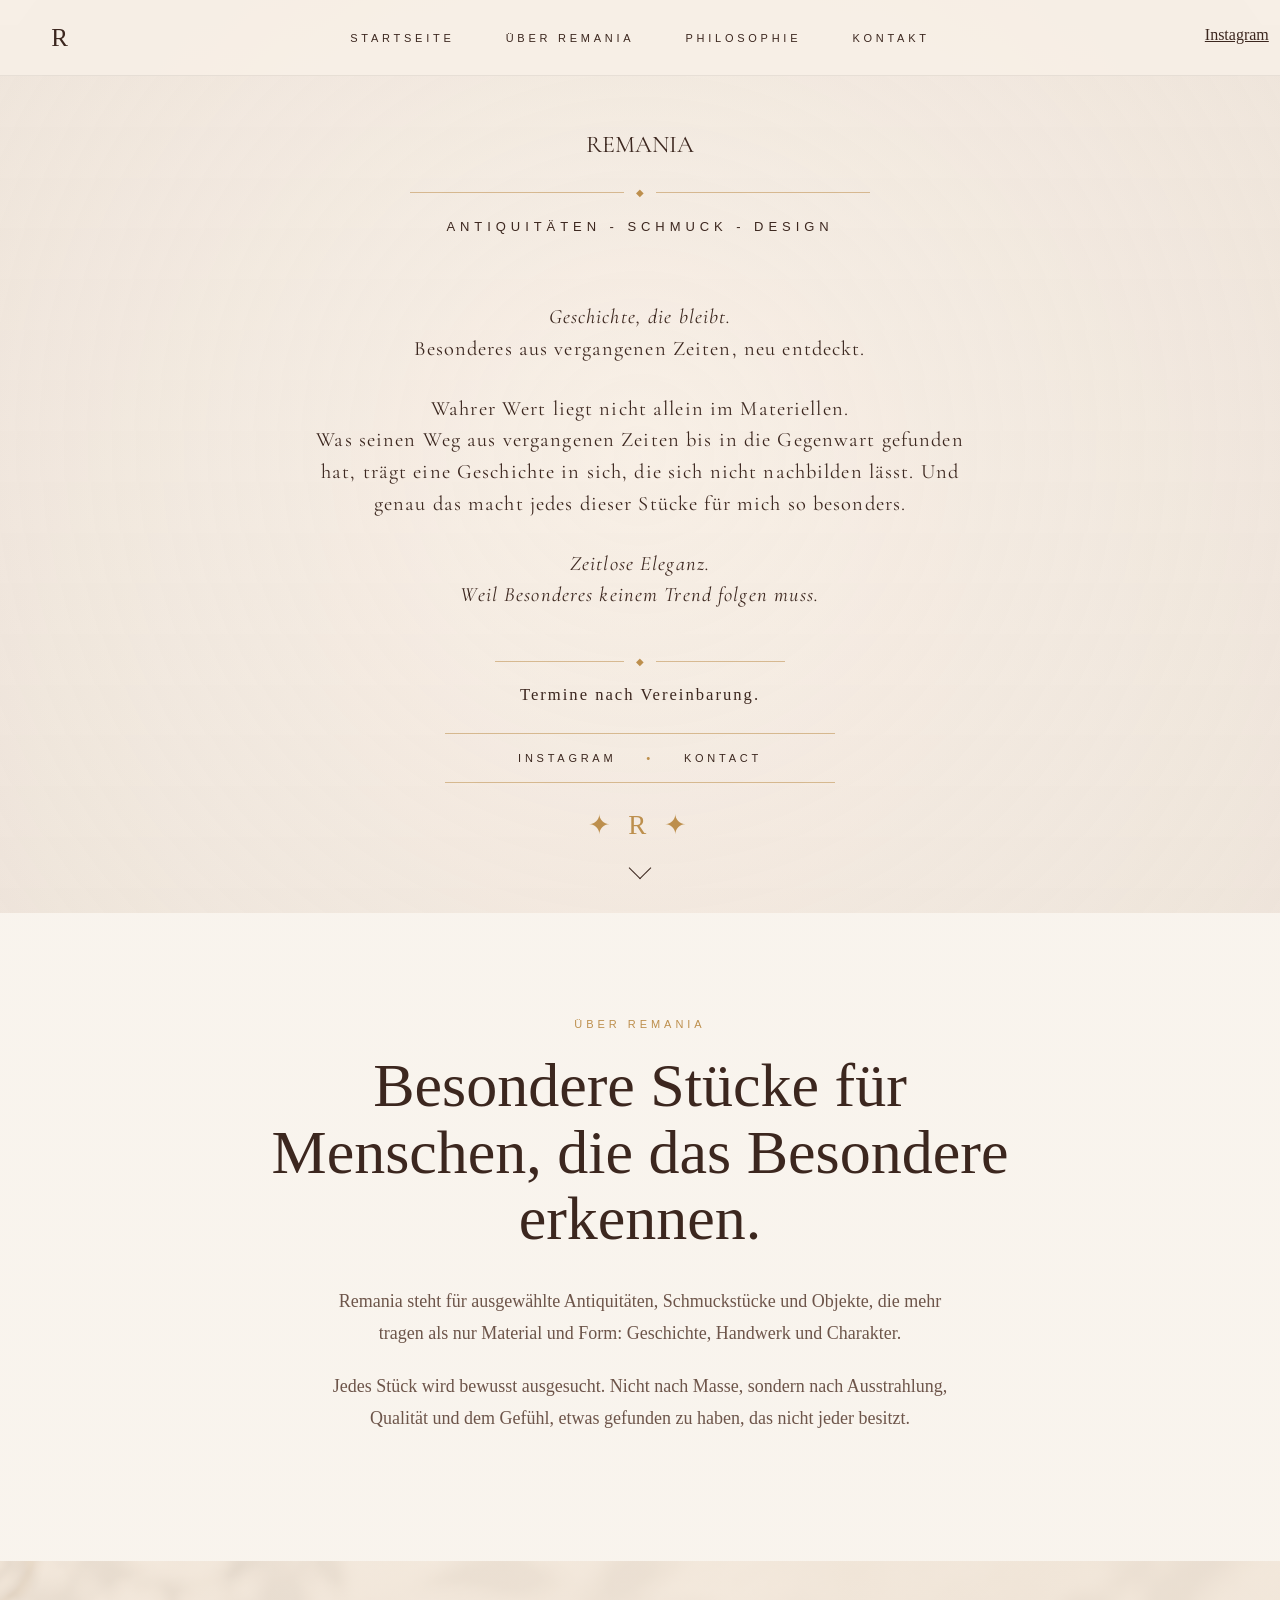
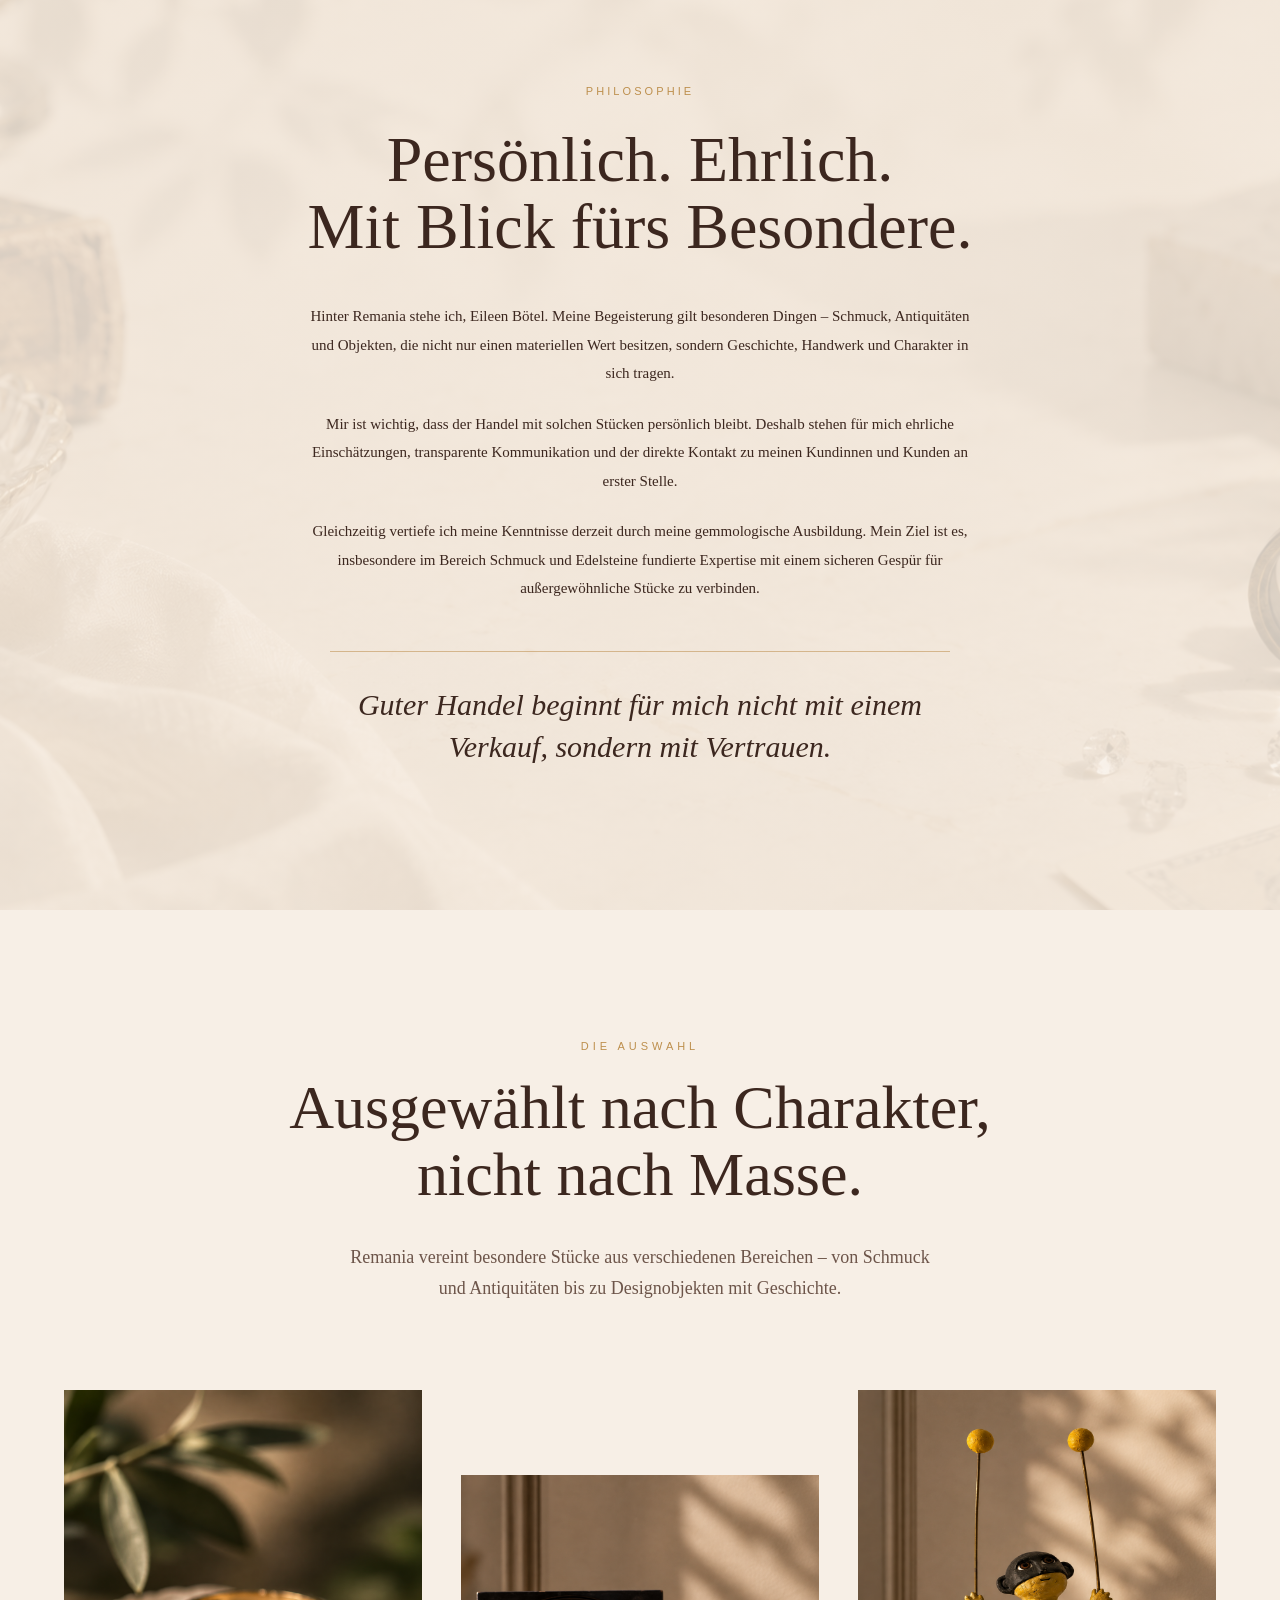
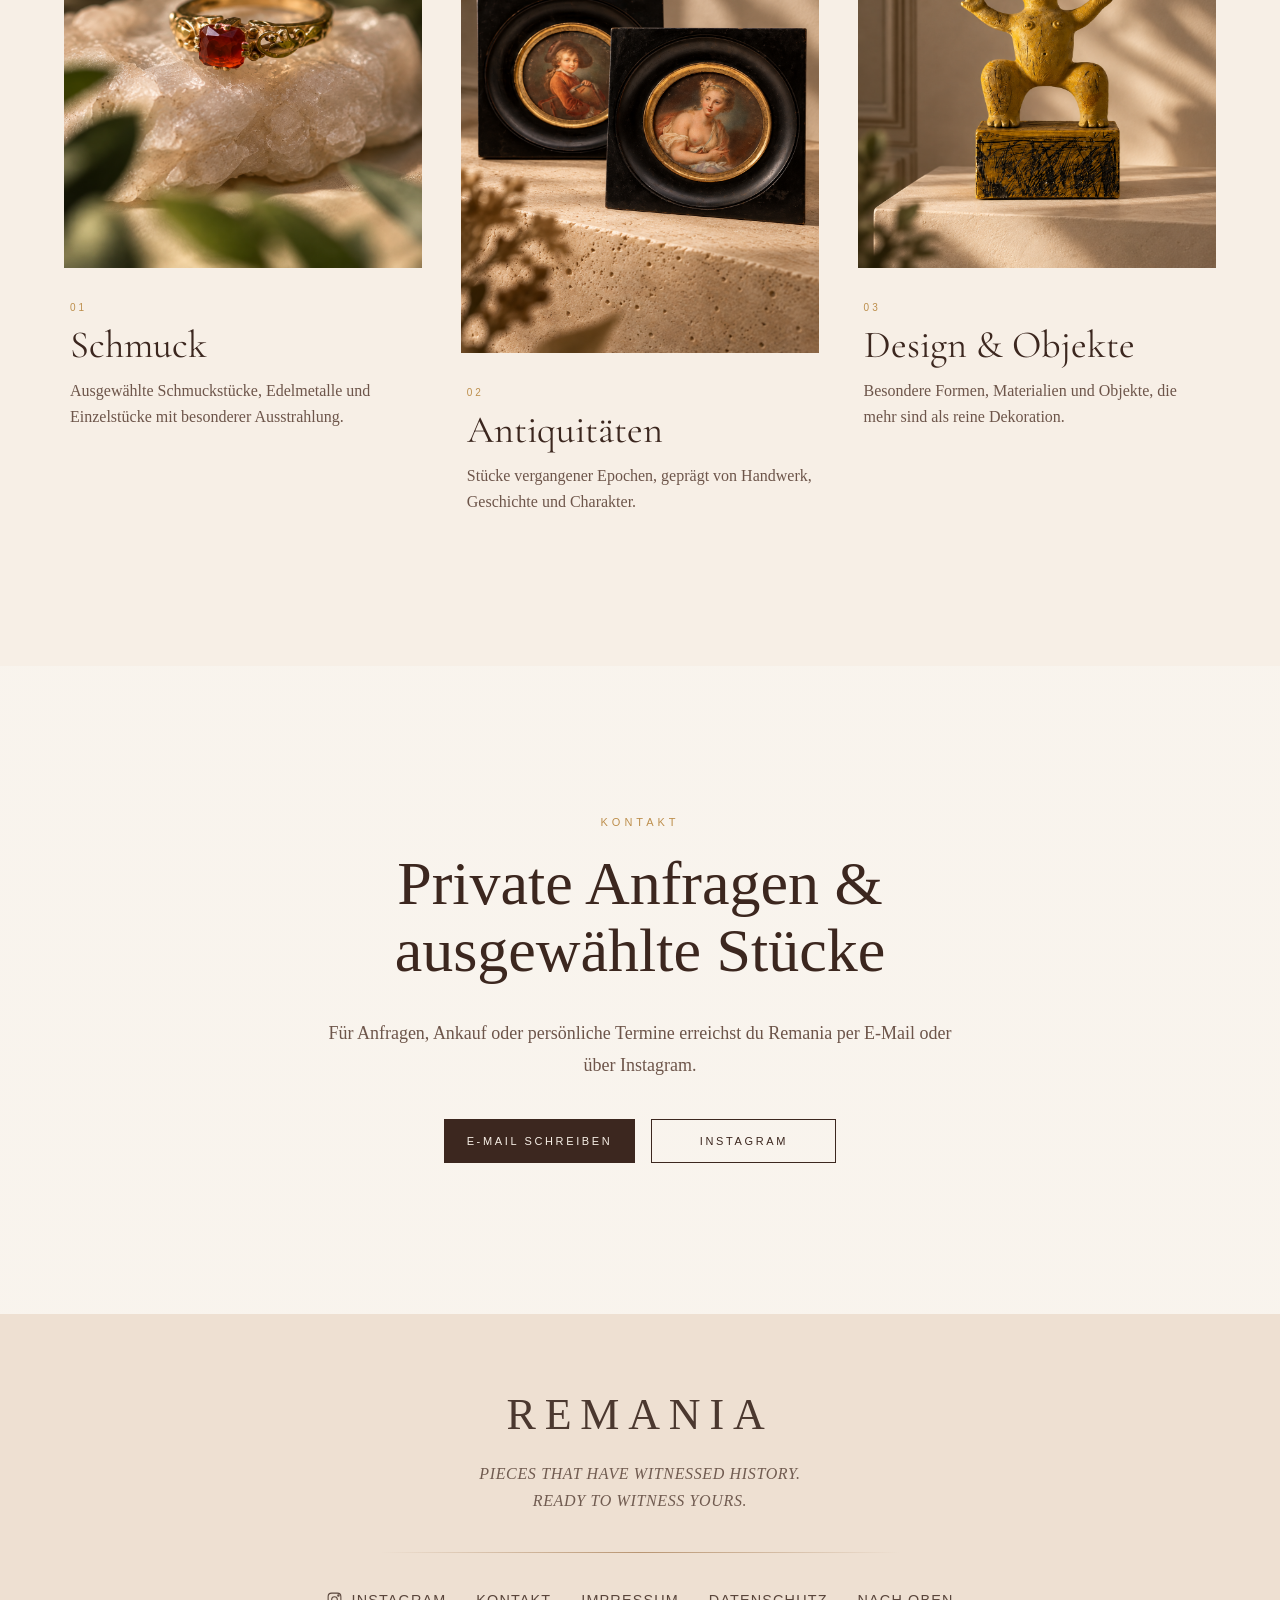
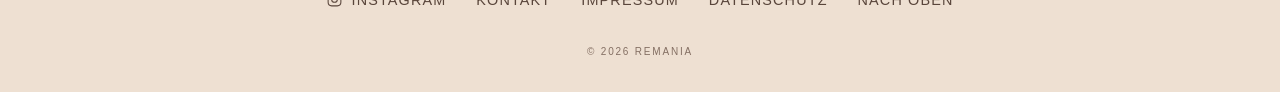
==== index.html @ 83862677 "Update index.html" ====
<!DOCTYPE html>
<html lang="de">
<head>
  <meta charset="UTF-8">
  <meta name="viewport" content="width=device-width, initial-scale=1.0">
  <meta name="description" content="Remania – ausgewählte Antiquitäten und Schmuckstücke mit Geschichte.">

  <title>Remania</title>
  <link rel="preconnect" href="https://fonts.googleapis.com">
<link rel="preconnect" href="https://fonts.gstatic.com" crossorigin>
<link href="https://fonts.googleapis.com/css2?family=Cormorant+Garamond:ital,wght@0,400;1,400&display=swap" rel="stylesheet">
  <link rel="icon" type="image/png" href="favicon.png">

  <link rel="stylesheet" href="styles.css">
  <style>
.site-header{
  background: rgba(247,239,230,.97);
  border-bottom:1px solid rgba(60,39,31,.08);
}
</style>
  <script src="script.js" defer></script>
</head>

<body>

  <header class="site-header">

    <a class="brand-small" href="#home">R</a>

    <button class="menu-toggle" type="button" aria-label="Menü öffnen">
      <span></span>
      <span></span>
      <span></span>
    </button>

    <nav class="main-navigation">
      <a href="#home">Startseite</a>
      <a href="#about">Über Remania</a>
      <a href="#philosophie">Philosophie</a>
      <a href="#contact">Kontakt</a>
    </nav>

    <a
      class="instagram-icon"
      href="https://www.instagram.com/"
      target="_blank"
      rel="noopener noreferrer"
      aria-label="Instagram"
    >
      Instagram
    </a>

  </header>

  <main>

    <section id="home" class="hero">

      <div class="hero-shade"></div>

      <div class="hero-content reveal">

        <h1>REMANIA</h1>

        <div class="ornament">
          <span></span>
          <b>◆</b>
          <span></span>
        </div>

        <p class="tagline">
          Antiquitäten - Schmuck - Design
        </p>

        <div class="hero-copy">

          <p>
            <em>Geschichte, die bleibt.</em><br>
            Besonderes aus vergangenen Zeiten, neu entdeckt.
          </p>

          <p>
            Wahrer Wert liegt nicht allein im Materiellen.<br>
            Was seinen Weg aus vergangenen Zeiten bis in die Gegenwart gefunden hat,
            trägt eine Geschichte in sich, die sich nicht nachbilden lässt.
            Und genau das macht jedes dieser Stücke für mich so besonders. 
            
          </p>

          <p>
            <em>
              Zeitlose Eleganz.<br>
              Weil Besonderes keinem Trend folgen muss.
            </em>
          </p>

        </div>

        <div class="ornament ornament-small">
          <span></span>
          <b>◆</b>
          <span></span>
        </div>

        <p class="appointment">
          Termine nach Vereinbarung.
        </p>

        <div class="hero-links">

          <a
            href="https://www.instagram.com/"
            target="_blank"
            rel="noopener noreferrer"
          >
            Instagram
          </a>

          <i>•</i>

          <a href="mailto:deine-email@example.de">
            Kontact
          </a>

        </div>

        <div class="monogram">
          ✦ R ✦
        </div>

      </div>

      <a class="scroll-down" href="#about" aria-label="Nach unten scrollen">
        <span></span>
      </a>

    </section>

    <section id="about" class="content-section">

      <div class="section-inner reveal">

        <p class="eyebrow">
          Über Remania
        </p>

        <h2>
          Besondere Stücke für Menschen, die das Besondere erkennen.
        </h2>

        <p>
          Remania steht für ausgewählte Antiquitäten, Schmuckstücke und
          Objekte, die mehr tragen als nur Material und Form:
          Geschichte, Handwerk und Charakter.
        </p>

        <p>
          Jedes Stück wird bewusst ausgesucht. Nicht nach Masse,
          sondern nach Ausstrahlung, Qualität und dem Gefühl,
          etwas gefunden zu haben, das nicht jeder besitzt.
        </p>

      </div>

    </section>
<section class="philosophy-section" id="philosophie">
  <div class="philosophy-inner">

    <p class="eyebrow">PHILOSOPHIE</p>

    <h2>Persönlich. Ehrlich.<br>Mit Blick fürs Besondere.</h2>

    <p>
      Hinter Remania stehe ich, Eileen Bötel. Meine Begeisterung gilt
      besonderen Dingen – Schmuck, Antiquitäten und Objekten, die nicht
      nur einen materiellen Wert besitzen, sondern Geschichte, Handwerk
      und Charakter in sich tragen.
    </p>

    <p>
      Mir ist wichtig, dass der Handel mit solchen Stücken persönlich
      bleibt. Deshalb stehen für mich ehrliche Einschätzungen,
      transparente Kommunikation und der direkte Kontakt zu meinen
      Kundinnen und Kunden an erster Stelle.
    </p>

    <p>
      Gleichzeitig vertiefe ich meine Kenntnisse derzeit durch meine
      gemmologische Ausbildung. Mein Ziel ist es, insbesondere im Bereich
      Schmuck und Edelsteine fundierte Expertise mit einem sicheren
      Gespür für außergewöhnliche Stücke zu verbinden.
    </p>

    <p class="philosophy-quote">
      Guter Handel beginnt für mich nicht mit einem Verkauf,
      sondern mit Vertrauen.
    </p>

  </div>
</section>
    <section id="selection" class="selection-section">

  <div class="section-inner reveal">

    <p class="eyebrow">
      Die Auswahl
    </p>

    <h2>
      Ausgewählt nach Charakter,<br>
      nicht nach Masse.
    </h2>

    <p class="selection-intro">
      Remania vereint besondere Stücke aus verschiedenen Bereichen –
      von Schmuck und Antiquitäten bis zu Designobjekten mit Geschichte.
    </p>

  </div>

  <div class="selection-grid reveal">

    <article class="selection-card">
      <img class="selection-image" src="schmuck.png.png" alt="Ausgewählter Schmuck von Remania">

      <div class="selection-text">
        <p class="selection-number">01</p>
        <h3>Schmuck</h3>
        <p>
          Ausgewählte Schmuckstücke, Edelmetalle und Einzelstücke
          mit besonderer Ausstrahlung.
        </p>
      </div>
    </article>

    <article class="selection-card">
      <img class="selection-image" src="antiquitaeten.png.png" alt="Ausgewählte Antiquitäten von Remania">

      <div class="selection-text">
        <p class="selection-number">02</p>
        <h3>Antiquitäten</h3>
        <p>
          Stücke vergangener Epochen, geprägt von Handwerk,
          Geschichte und Charakter.
        </p>
      </div>
    </article>

    <article class="selection-card">
      <img class="selection-image" src="design.png.png" alt="Design und besondere Objekte von Remania">

      <div class="selection-text">
        <p class="selection-number">03</p>
        <h3>Design &amp; Objekte</h3>
        <p>
          Besondere Formen, Materialien und Objekte,
          die mehr sind als reine Dekoration.
        </p>
      </div>
    </article>

  </div>

</section>

 <section id="contact" class="content-section collection-section">

      <div class="section-inner reveal">

        <p class="eyebrow">
          Kontakt
        </p>

        <h2>
          Private Anfragen &amp; ausgewählte Stücke
        </h2>

        <p>
          Für Anfragen, Ankauf oder persönliche Termine erreichst du
          Remania per E-Mail oder über Instagram.
        </p>

        <div class="contact-buttons">

          <a
            class="button"
            href="mailto:deine-email@example.de"
          >
            E-Mail schreiben
          </a>

          <a
            class="button button-outline"
            href="https://www.instagram.com/"
            target="_blank"
            rel="noopener noreferrer"
          >
            Instagram
          </a>

        </div>

      </div>

    </section>

  </main>

<footer class="site-footer luxury-footer">

  <div class="footer-brand">
    <div class="footer-logo">REMANIA</div>

    <p class="footer-claim">
      Pieces that have witnessed history.<br>
      Ready to witness yours.
    </p>
  </div>

  <div class="footer-divider"></div>

  <nav class="footer-links" aria-label="Fußzeilennavigation">

    <a
      class="footer-instagram"
      href="https://www.instagram.com/"
      target="_blank"
      rel="noopener noreferrer"
      aria-label="Remania auf Instagram"
    >
      <svg viewBox="0 0 24 24" aria-hidden="true">
        <rect x="3" y="3" width="18" height="18" rx="5"></rect>
        <circle cx="12" cy="12" r="4"></circle>
        <circle cx="17.5" cy="6.5" r="1"></circle>
      </svg>

      <span>Instagram</span>
    </a>

    <a href="index.html#contact">Kontakt</a>
    <a href="impressum.html">Impressum</a>
    <a href="datenschutz.html">Datenschutz</a>
    <a href="#home">Nach oben</a>

  </nav>

  <p class="footer-copyright">
    © <span id="current-year"></span> Remania
  </p>

</footer>

</body>
</html>
---- styles.css ----
/* REMANIA */

:root {
  --cream: #f7efe6;
  --cream-soft: #efe0d1;
  --gold: #bd8f4d;
  --brown: #3c271f;
  --brown-soft: #6d554a;
  --line: rgba(189, 143, 77, 0.55);
  --serif: Georgia, "Times New Roman", serif;
  --sans: Arial, Helvetica, sans-serif;
}

* { box-sizing: border-box; }

html { scroll-behavior: smooth; }

body {
  margin: 0;
  opacity: 0;
animation: pageFade 1s ease forwards;
  color: var(--brown);
  background: var(--cream);
  font-family: var(--serif);
}

a { color: inherit; }

svg { display: block; }

.sr-only {
  position: absolute;
  width: 1px;
  height: 1px;
  overflow: hidden;
  clip: rect(0, 0, 0, 0);
  white-space: nowrap;
}

.site-header {
  position: fixed;
  inset: 0 0 auto 0;
  z-index: 20;
  display: grid;
  grid-template-columns: 1fr auto 1fr;
  align-items: center;
  min-height: 76px;
  padding: 0 4vw;
  color: var(--brown);
  background: linear-gradient(to bottom, rgba(247, 239, 230, 0.72), rgba(247, 239, 230, 0));
}

.brand-small {
  width: max-content;
  font-size: 25px;
  text-decoration: none;
}

.main-navigation {
  display: flex;
  gap: clamp(24px, 4vw, 64px);
  font-family: var(--sans);
  font-size: 11px;
  letter-spacing: 0.34em;
  text-transform: uppercase;
}

.main-navigation a {
  position: relative;
  text-decoration: none;
}

.main-navigation a::after {
  content: "";
  position: absolute;
  left: 0;
  bottom: -8px;
  width: 100%;
  height: 1px;
  background: var(--brown);
  transform: scaleX(0);
  transform-origin: center;
  transition: transform 250ms ease;
}

.main-navigation a:hover::after { transform: scaleX(1); }

.instagram-icon {
  justify-self: end;
  width: 24px;
  height: 24px;
}

.instagram-icon svg {
  width: 100%;
  height: 100%;
  fill: none;
  stroke: currentColor;
  stroke-width: 1.5;
}

.menu-toggle { display: none; }

.hero {
  position: relative;
  display: grid;
  place-items: center;
  min-height: 100svh;
  overflow: hidden;
  padding: 110px 24px 72px;
  background: url("remania-hero.png") center center / cover no-repeat;
}

.hero::before {
  content: "";
  position: absolute;
  inset: -3%;
  background: inherit;
  transform: scale(1.03);
  animation: heroZoom 18s ease-in-out infinite alternate;
}

.hero-shade {
  position: absolute;
  inset: 0;
  background:
    radial-gradient(circle at center, rgba(249, 239, 229, 0.20), rgba(103, 69, 48, 0.06)),
    linear-gradient(rgba(249, 239, 229, 0.05), rgba(249, 239, 229, 0.12));
}

.hero-content {
  position: relative;
  z-index: 2;
  width: min(680px, 100%);
  text-align: center;

}
}

.hero h1 {
  margin: 0;
  font-size: clamp(72px, 10vw, 145px);
  font-weight: 400;
  letter-spacing: 0.16em;
  line-height: 0.95;
}

.ornament {
  display: flex;
  align-items: center;
  justify-content: center;
  gap: 12px;
  width: min(460px, 82%);
  margin: 28px auto 18px;
  color: var(--gold);
}

.ornament span {
  flex: 1;
  height: 1px;
  background: var(--line);
}

.ornament b {
  font-size: 10px;
  font-weight: 400;
}

.ornament-small {
  width: min(290px, 62%);
  margin-top: 45px;
}

.tagline {
  margin: 0;
  font-family: var(--sans);
  font-size: clamp(10px, 1.1vw, 13px);
  letter-spacing: 0.38em;
  line-height: 1.7;
  text-transform: uppercase;
}

.hero-copy {
  margin: clamp(40px, 7vh, 76px) auto 0;
  font-size: clamp(17px, 1.6vw, 22px);
  line-height: 1.55;
  letter-spacing: 0.055em;
}

.hero-copy p { margin: 0 0 28px; }

.hero-copy em { font-weight: 400; }

.appointment {
  margin: 0;
  font-size: clamp(15px, 1.3vw, 19px);
  letter-spacing: 0.12em;
}

.hero-links {
  display: flex;
  align-items: center;
  justify-content: center;
  gap: 30px;
  width: min(390px, 90%);
  margin: 28px auto 0;
  padding: 18px 0;
  border-top: 1px solid var(--line);
  border-bottom: 1px solid var(--line);
  font-family: var(--sans);
  font-size: 11px;
  letter-spacing: 0.34em;
  text-transform: uppercase;
}

.hero-links a {
  text-decoration: none;
  transition: opacity 200ms ease;
}

.hero-links a:hover { opacity: 0.55; }

.hero-links i { color: var(--gold); }

.monogram {
  margin-top: 26px;
  color: var(--gold);
  font-size: 27px;
  letter-spacing: 0.2em;
}

.scroll-down {
  position: absolute;
  z-index: 3;
  left: 50%;
  bottom: 20px;
  width: 32px;
  height: 38px;
  transform: translateX(-50%);
}

.scroll-down span {
  position: absolute;
  top: 5px;
  left: 8px;
  width: 16px;
  height: 16px;
  border-right: 1px solid var(--brown);
  border-bottom: 1px solid var(--brown);
  transform: rotate(45deg);
  animation: bounce 2s infinite;
}

.content-section {
    display: grid;
    place-items: center;
    min-height: 72vh;
    padding: 100px 24px;

    background:
        linear-gradient(rgba(249,245,240,0.72), rgba(249,245,240,0.72)),
        url("remania-about.png");

    background-size: cover;
    background-position: center;
    background-repeat: no-repeat;
}

.collection-section {
    background:
        linear-gradient(rgba(249,245,240,0.72), rgba(249,245,240,0.72)),
        url("remania-collection.png");

    background-size: cover;
    background-position: center;
    background-repeat: no-repeat;
}

.content-section:nth-of-type(3) { background: var(--cream-soft); }

.section-inner {
  width: min(750px, 100%);
  text-align: center;
}

.eyebrow {
  margin: 0 0 22px;
  color: var(--gold);
  font-family: var(--sans);
  font-size: 11px;
  letter-spacing: 0.36em;
  text-transform: uppercase;
}

.section-inner h2 {
  margin: 0 0 34px;
  font-size: clamp(34px, 5vw, 62px);
  font-weight: 400;
  line-height: 1.08;
}

.section-inner > p:not(.eyebrow) {
  max-width: 650px;
  margin: 0 auto 22px;
  color: var(--brown-soft);
  font-size: 18px;
  line-height: 1.75;
}

.contact-buttons {
  display: flex;
  justify-content: center;
  gap: 16px;
  margin-top: 38px;
  flex-wrap: wrap;
}

.button {
  min-width: 185px;
  padding: 15px 22px;
  border: 1px solid var(--brown);
  color: var(--cream);
  background: var(--brown);
  font-family: var(--sans);
  font-size: 11px;
  letter-spacing: 0.24em;
  text-decoration: none;
  text-transform: uppercase;
  transition: 220ms ease;
}

.button:hover {
  transform: translateY(-2px);
  opacity: 0.86;
}

.button-outline {
  color: var(--brown);
  background: transparent;
}

.site-footer {
  display: flex;
  justify-content: space-between;
  gap: 20px;
  padding: 28px 4vw;
  color: var(--brown-soft);
  background: var(--cream-soft);
  font-family: var(--sans);
  font-size: 11px;
  letter-spacing: 0.18em;
  text-transform: uppercase;
}

.site-footer a { text-decoration: none; }

.reveal {
  opacity: 0;
  transform: translateY(22px);
  transition: opacity 900ms ease, transform 900ms ease;
}

.reveal.is-visible {
  opacity: 1;
  transform: translateY(0);
}

@keyframes heroZoom {
  from { transform: scale(1.03); }
  to { transform: scale(1.09); }
}

@keyframes bounce {
  0%, 100% { transform: translateY(0) rotate(45deg); }
  50% { transform: translateY(8px) rotate(45deg); }
}

@media (max-width: 760px) {
  .site-header {
    grid-template-columns: 1fr auto 1fr;
    min-height: 64px;
  }

  .main-navigation {
    position: fixed;
    inset: 0;
    z-index: 25;
    flex-direction: column;
    align-items: center;
    justify-content: center;
    gap: 34px;
    color: var(--brown);
    background: rgba(247, 239, 230, 0.97);
    font-size: 13px;
    transform: translateY(-105%);
    transition: transform 350ms ease;
  }

  .main-navigation.is-open {
    display: flex;
    transform: translateY(0);
  }

  .menu-toggle {
    position: relative;
    z-index: 30;
    display: grid;
    justify-self: center;
    gap: 4px;
    width: 34px;
    padding: 8px;
    border: 0;
    background: transparent;
  }

  .menu-toggle span:not(.sr-only) {
    display: block;
    width: 18px;
    height: 1px;
    background: var(--brown);
  }

  .hero {
    min-height: 100svh;
    background-position: 53% center;
    padding-top: 94px;
  }

  .hero h1 {
    font-size: clamp(48px, 16vw, 72px);
    letter-spacing: 0.1em;
  }

  .tagline { letter-spacing: 0.22em; }

  .hero-copy {
    font-size: 16px;
    line-height: 1.55;
  }

  .hero-copy br { display: none; }

  .hero-links {
    gap: 16px;
    letter-spacing: 0.22em;
  }

  .scroll-down { display: none; }

  .content-section {
    min-height: auto;
    padding-block: 82px;
  }

  .site-footer {
    flex-direction: column;
    align-items: center;
  }
}

@media (prefers-reduced-motion: reduce) {
  html { scroll-behavior: auto; }

  *,
  *::before,
  *::after {
    animation-duration: 0.01ms !important;
    animation-iteration-count: 1 !important;
    transition-duration: 0.01ms !important;
  }
}
.footer-links {
    display: flex;
    justify-content: center;
    gap: 28px;
    flex-wrap: wrap;
    margin-top: 18px;
}

.footer-links a {
    color: #6b5b50;
    text-decoration: none;
    letter-spacing: 0.08em;
    font-size: 0.9rem;
    transition: all 0.3s ease;
}

.footer-links a:hover {
    color: #a67c52;
}
/* Hochwertiger Remania-Footer */

.luxury-footer {
    display: block;
    padding: 75px 30px 35px;
    text-align: center;
    color: #4b382f;
    background: #eee0d2;
}

.footer-brand {
    max-width: 620px;
    margin: 0 auto;
}

.footer-logo {
    font-family: Georgia, "Times New Roman", serif;
    font-size: clamp(30px, 4vw, 44px);
    font-weight: 400;
    letter-spacing: 0.2em;
}

.footer-claim {
    margin: 20px 0 0;
    font-family: Georgia, "Times New Roman", serif;
    font-size: 16px;
    font-style: italic;
    line-height: 1.7;
    letter-spacing: 0.04em;
    color: #705b50;
}

.footer-divider {
    width: min(520px, 80%);
    height: 1px;
    margin: 38px auto;
    background: linear-gradient(
        to right,
        transparent,
        rgba(166, 124, 82, 0.75),
        transparent
    );
}

.footer-links {
    display: flex;
    align-items: center;
    justify-content: center;
    gap: 30px;
    flex-wrap: wrap;
    margin: 0 auto;
    font-family: Arial, Helvetica, sans-serif;
    font-size: 11px;
    letter-spacing: 0.2em;
    text-transform: uppercase;
}

.footer-links a {
    display: inline-flex;
    align-items: center;
    gap: 8px;
    color: #59453b;
    text-decoration: none;
    transition:
        color 0.25s ease,
        opacity 0.25s ease,
        transform 0.25s ease;
}

.footer-links a:hover {
    color: #a67c52;
    transform: translateY(-2px);
}

.footer-instagram svg {
    width: 17px;
    height: 17px;
    fill: none;
    stroke: currentColor;
    stroke-width: 1.5;
}

.footer-copyright {
    margin: 38px 0 0;
    color: #846f63;
    font-family: Arial, Helvetica, sans-serif;
    font-size: 10px;
    letter-spacing: 0.18em;
    text-transform: uppercase;
}

@media (max-width: 650px) {
    .luxury-footer {
        padding: 60px 22px 30px;
    }

    .footer-links {
        flex-direction: column;
        gap: 20px;
    }

    .footer-logo {
        letter-spacing: 0.14em;
    }
}
@keyframes pageFade {

    from {
        opacity: 0;
    }

    to {
        opacity: 1;
    }

}

/* Schrift und mobile Zentrierung reparieren */

.hero,
.hero-content,
.hero h1,
.hero-copy,
.tagline,
.ornament {
    box-sizing: border-box;
}

.hero {
    width: 100%;
    max-width: 100%;
    overflow: hidden;
}

.hero-content {
    width: min(680px, 100%);
    max-width: 100%;
    margin-left: auto;
    margin-right: auto;
    text-align: center;
}

.hero h1 {
    font-family: "Cormorant Garamond", Georgia, serif;
    font-weight: 400;
    font-style: normal;
    text-align: center;
}

.hero-copy {
    font-family: "Cormorant Garamond", Georgia, serif;
}

@media (max-width: 768px) {
    .hero {
        padding-left: 20px;
        padding-right: 20px;
    }

    .hero-content {
        width: 100%;
        max-width: 100%;
        margin-left: auto;
        margin-right: auto;
        padding-left: 0;
        padding-right: 0;
        transform: none;
    }

    .hero h1 {
        width: 100%;
        max-width: 100%;
        margin-left: auto;
        margin-right: auto;
        font-size: clamp(46px, 14vw, 66px);
        letter-spacing: 0.07em;
        line-height: 1;
        white-space: nowrap;
        text-align: center;
        transform: none;
    }

    .ornament,
    .tagline,
    .hero-copy {
        width: 100%;
        max-width: 100%;
        margin-left: auto;
        margin-right: auto;
        text-align: center;
        transform: none;
    }

    .hero-copy p {
        margin-left: auto;
        margin-right: auto;
    }
}

/* =========================
   LEGAL PAGES
   Impressum & Datenschutz
   ========================= */

.legal-page {
  margin: 0;
  min-height: 100vh;
  background: #f5f2ec;
  color: #292721;
  font-family: "Cormorant Garamond", Georgia, serif;
}

.legal-header {
  display: flex;
  justify-content: space-between;
  align-items: center;
  padding: 32px 7%;
  border-bottom: 1px solid rgba(41, 39, 33, 0.14);
}

.legal-brand {
  color: #292721;
  text-decoration: none;
  font-size: 1.15rem;
  letter-spacing: 0.28em;
  font-weight: 500;
}

.back-link {
  color: #706b61;
  text-decoration: none;
  font-size: 0.95rem;
  letter-spacing: 0.04em;
  transition: opacity 0.25s ease;
}

.back-link:hover {
  opacity: 0.55;
}

.legal-content {
  width: min(760px, 86%);
  margin: 0 auto;
  padding: 90px 0 110px;
}

.legal-content .eyebrow {
  margin: 0 0 16px;
  text-transform: uppercase;
  letter-spacing: 0.22em;
  font-size: 0.72rem;
  color: #8a8479;
}

.legal-content h1 {
  margin: 0 0 65px;
  font-size: clamp(3rem, 7vw, 5.5rem);
  line-height: 0.95;
  font-weight: 400;
  letter-spacing: -0.03em;
}

.legal-section {
  padding: 32px 0;
  border-top: 1px solid rgba(41, 39, 33, 0.13);
}

.legal-section h2 {
  margin: 0 0 18px;
  font-size: 1.35rem;
  font-weight: 500;
}

.legal-section p {
  margin: 0 0 15px;
  max-width: 680px;
  font-size: 1.05rem;
  line-height: 1.75;
  color: #514d45;
}

.legal-section p:last-child {
  margin-bottom: 0;
}

.legal-section a {
  color: #292721;
  text-decoration-thickness: 1px;
  text-underline-offset: 4px;
}

.legal-footer {
  display: flex;
  justify-content: center;
  flex-wrap: wrap;
  gap: 28px;
  padding: 30px 7%;
  border-top: 1px solid rgba(41, 39, 33, 0.14);
}

.legal-footer a {
  color: #706b61;
  text-decoration: none;
  font-size: 0.9rem;
  letter-spacing: 0.04em;
}

.legal-footer a:hover {
  color: #292721;
}

@media (max-width: 650px) {
  .legal-header {
    padding: 24px 6%;
  }

  .back-link {
    font-size: 0.82rem;
  }

  .legal-content {
    width: 88%;
    padding: 65px 0 80px;
  }

  .legal-content h1 {
    margin-bottom: 45px;
  }

  .legal-section {
    padding: 26px 0;
  }
}

/* =========================
   DIE AUSWAHL
   ========================= */

.selection-section {
  padding: 130px 5vw 150px;
  background: #f7efe6;
  overflow: hidden;
}

.selection-section > .section-inner {
  margin: 0 auto 85px;
  text-align: center;
}

.selection-intro {
  max-width: 600px !important;
}

/* Drei Bereiche */

.selection-grid {
  width: min(1320px, 100%);
  margin: 0 auto;

  display: grid;
  grid-template-columns: repeat(3, 1fr);
  gap: clamp(24px, 3vw, 55px);
  align-items: start;
}

.selection-card {
  min-width: 0;
}

/* Mittlere Karte bewusst tiefer */

.selection-card:nth-child(2) {
  margin-top: 85px;
}

.selection-image {
  width: 100%;
  aspect-ratio: 3 / 4;
  margin-bottom: 30px;

  background-color: #eadbcd;
  background-size: cover;
  background-position: center;

  overflow: hidden;
  transition: transform 700ms ease;
}

.selection-card:hover .selection-image {
  transform: translateY(-6px);
}

/*
  Hier setzen wir später deine echten Bilder ein.
  Bis dahin entstehen bewusst ruhige Platzhalter.
*/

.selection-image-jewellery {
  background:
    linear-gradient(rgba(247,239,230,0.18), rgba(247,239,230,0.18)),
    #dfcdbd;
}

.selection-image-antiques {
  background:
    linear-gradient(rgba(247,239,230,0.12), rgba(247,239,230,0.12)),
    #d6c0ad;
}

.selection-image-design {
  background:
    linear-gradient(rgba(247,239,230,0.16), rgba(247,239,230,0.16)),
    #e5d5c6;
}

/* Texte */

.selection-text {
  padding: 0 6px;
}

.selection-number {
  margin: 0 0 13px;

  color: var(--gold);
  font-family: var(--sans);
  font-size: 10px;
  letter-spacing: 0.3em;
}

.selection-text h3 {
  margin: 0 0 14px;

  font-family: "Cormorant Garamond", Georgia, serif;
  font-size: clamp(30px, 3vw, 43px);
  font-weight: 400;
  line-height: 1;
}

.selection-text p:last-child {
  margin: 0;

  color: var(--brown-soft);
  font-size: 16px;
  line-height: 1.65;
}

/* Handy */

@media (max-width: 800px) {

  .selection-section {
    padding: 90px 22px 100px;
  }

  .selection-section > .section-inner {
    margin-bottom: 55px;
  }

  .selection-grid {
    grid-template-columns: 1fr;
    gap: 65px;
    max-width: 500px;
  }

  .selection-card:nth-child(2) {
    margin-top: 0;
  }

  .selection-image {
    aspect-ratio: 4 / 5;
    margin-bottom: 24px;
  }

}

/* PHILOSOPHIE */

.philosophy-section {
  position: relative;
  padding: 120px 6vw;
  color: var(--brown);
  background:
    linear-gradient(
      rgba(247, 239, 230, 0.78),
      rgba(247, 239, 230, 0.78)
    ),
    url("remania-philosophie.png") center center / cover no-repeat;
}

.philosophy-inner {
  width: min(820px, 100%);
  margin: 0 auto;
  text-align: center;
}

.philosophy-section .eyebrow {
  margin-bottom: 24px;
  font-size: 11px;
  letter-spacing: 0.28em;
  text-transform: uppercase;
  color: var(--gold);
}

.philosophy-section h2 {
  margin: 0 0 42px;
  font-family: var(--serif);
  font-size: clamp(38px, 5vw, 68px);
  line-height: 1.05;
  font-weight: 400;
}

.philosophy-section p {
  max-width: 680px;
  margin: 0 auto 22px;
  font-size: 15px;
  line-height: 1.9;
}

.philosophy-section .philosophy-quote {
  max-width: 620px;
  margin-top: 48px;
  padding-top: 32px;
  border-top: 1px solid var(--line);
  font-family: var(--serif);
  font-size: clamp(22px, 2.5vw, 30px);
  line-height: 1.4;
  font-style: italic;
}
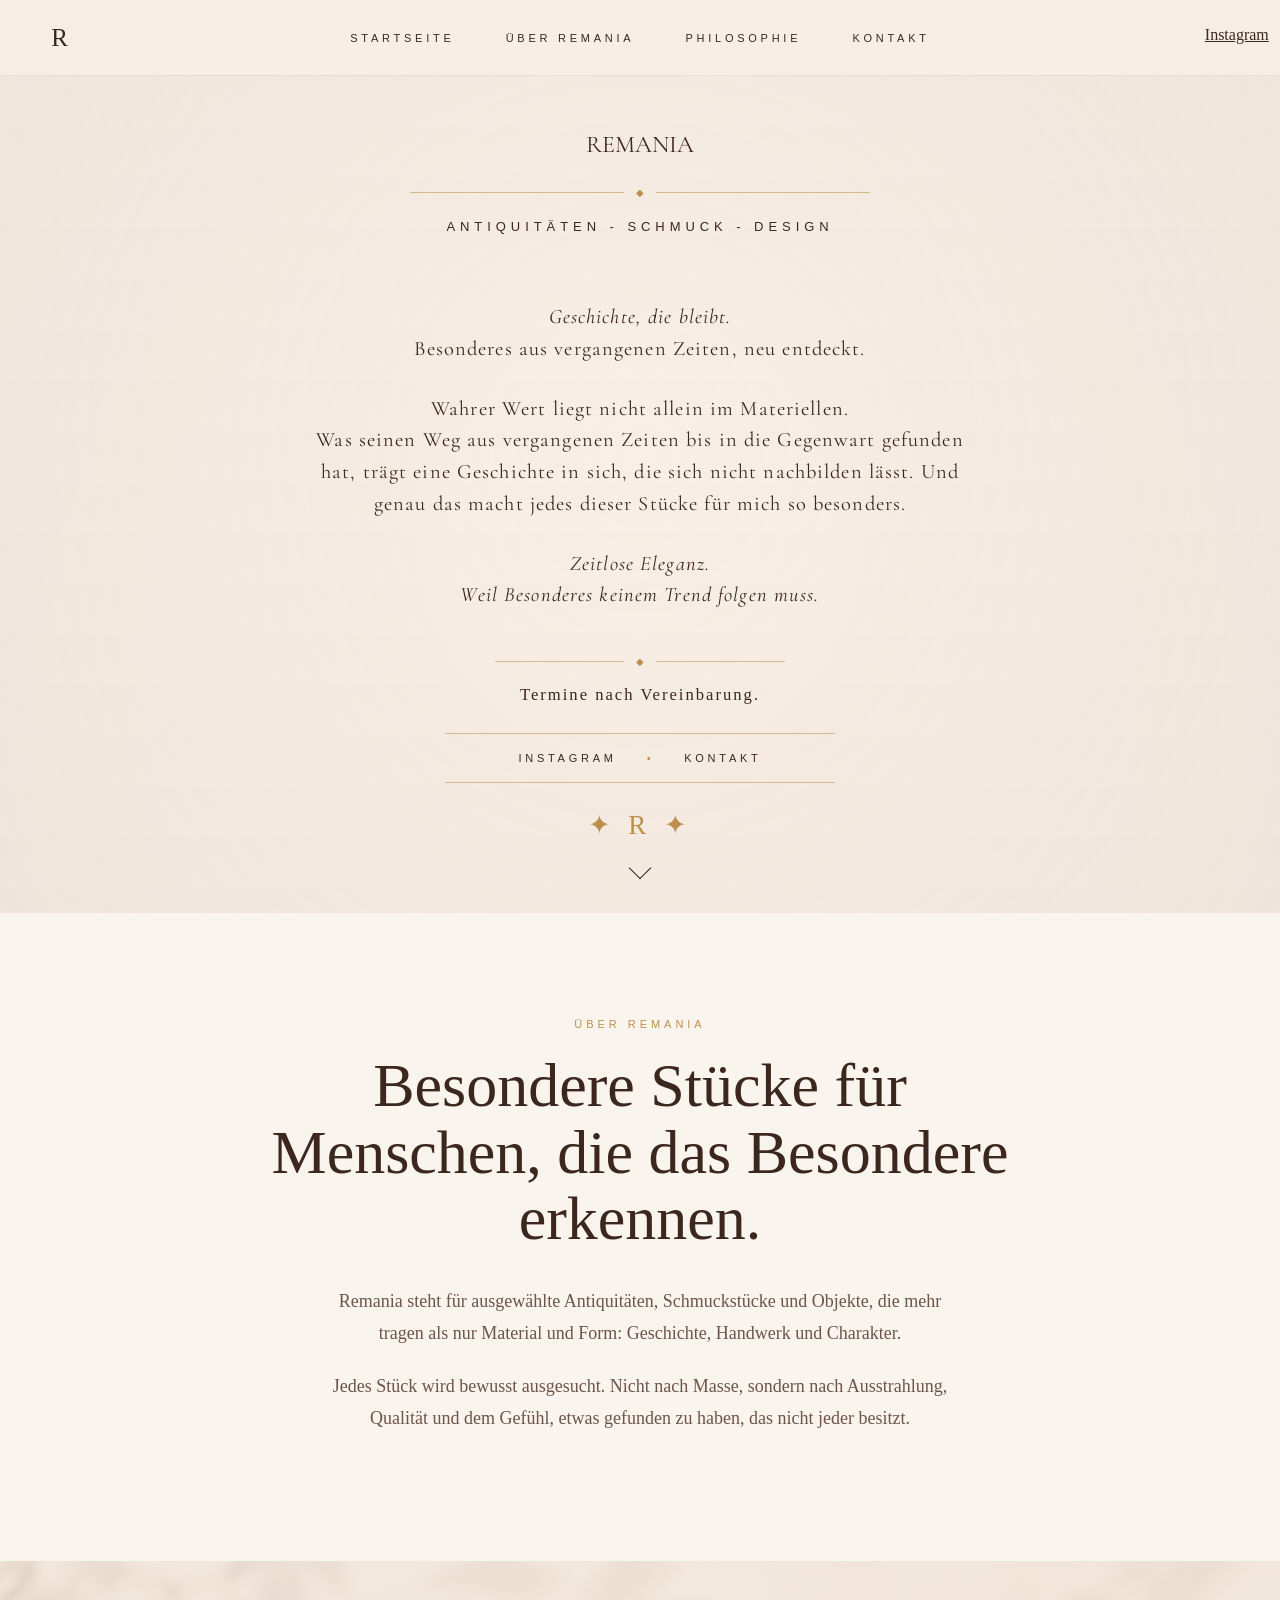
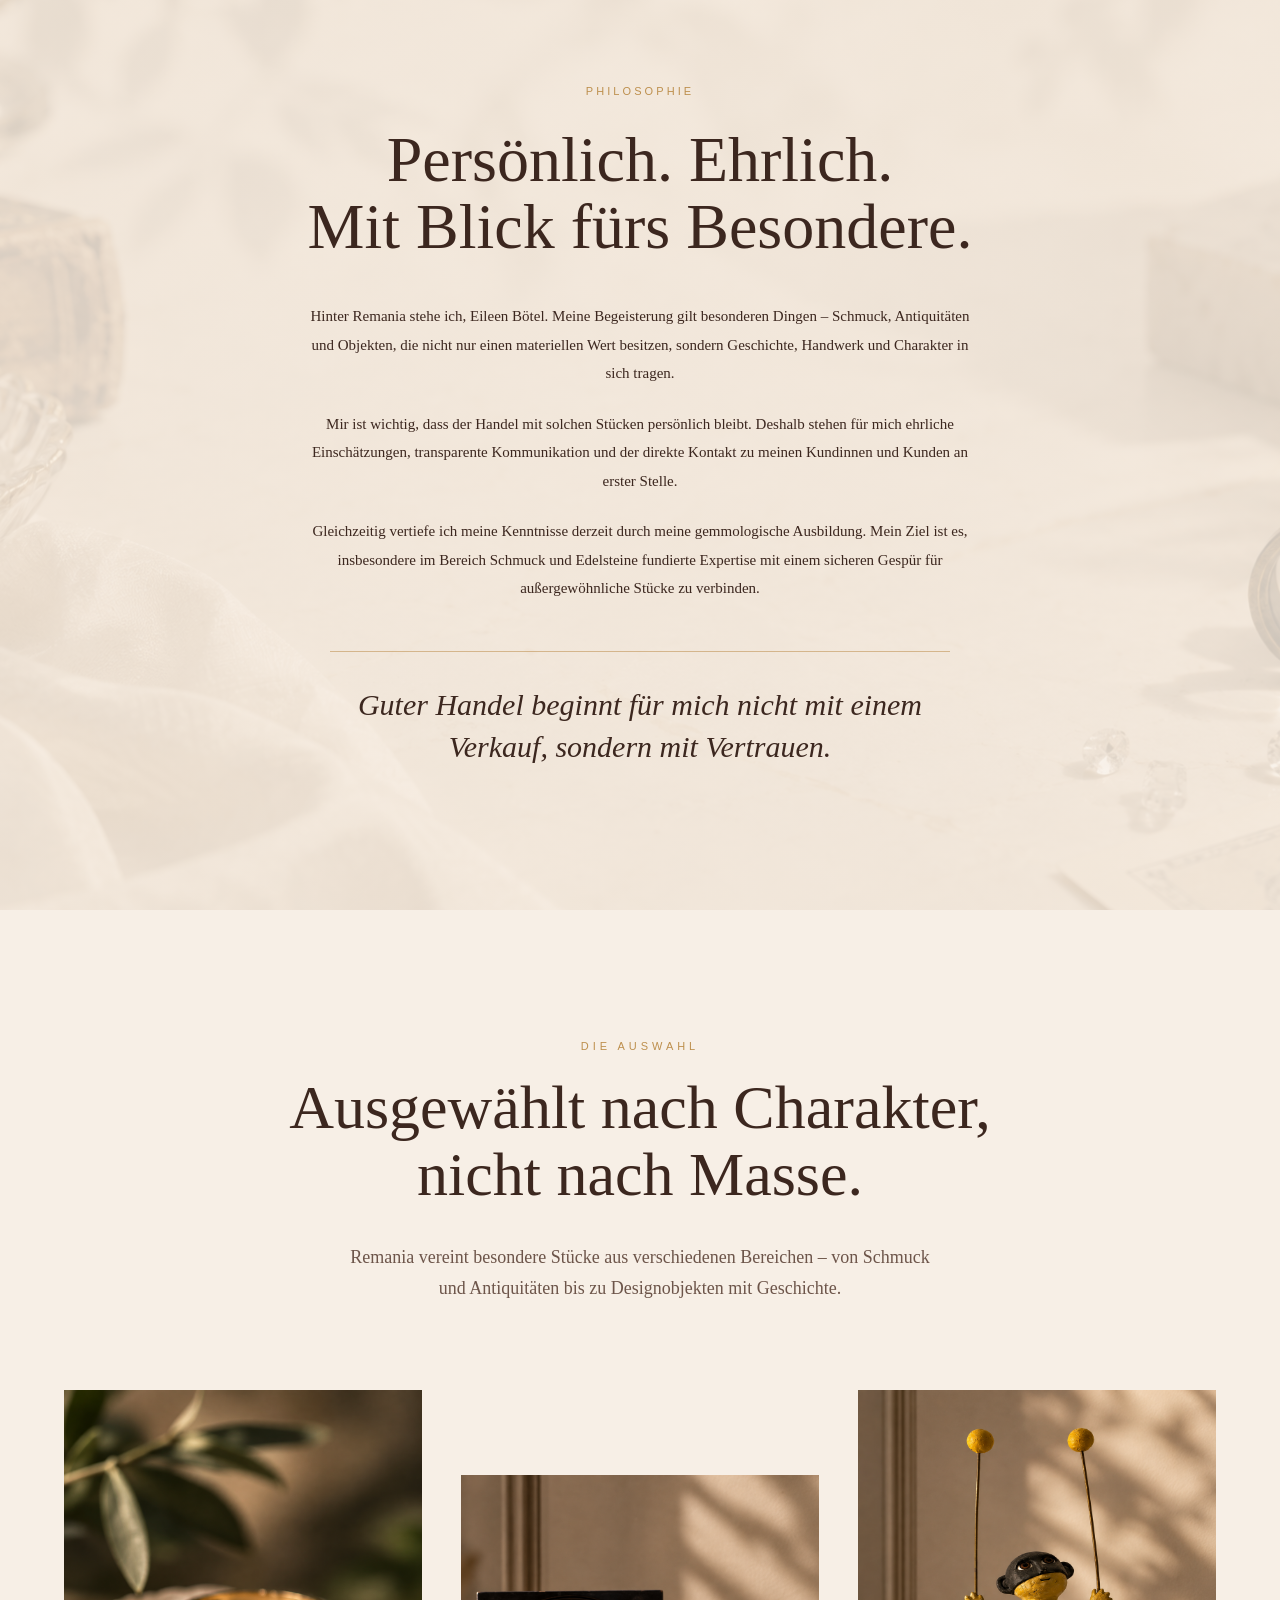
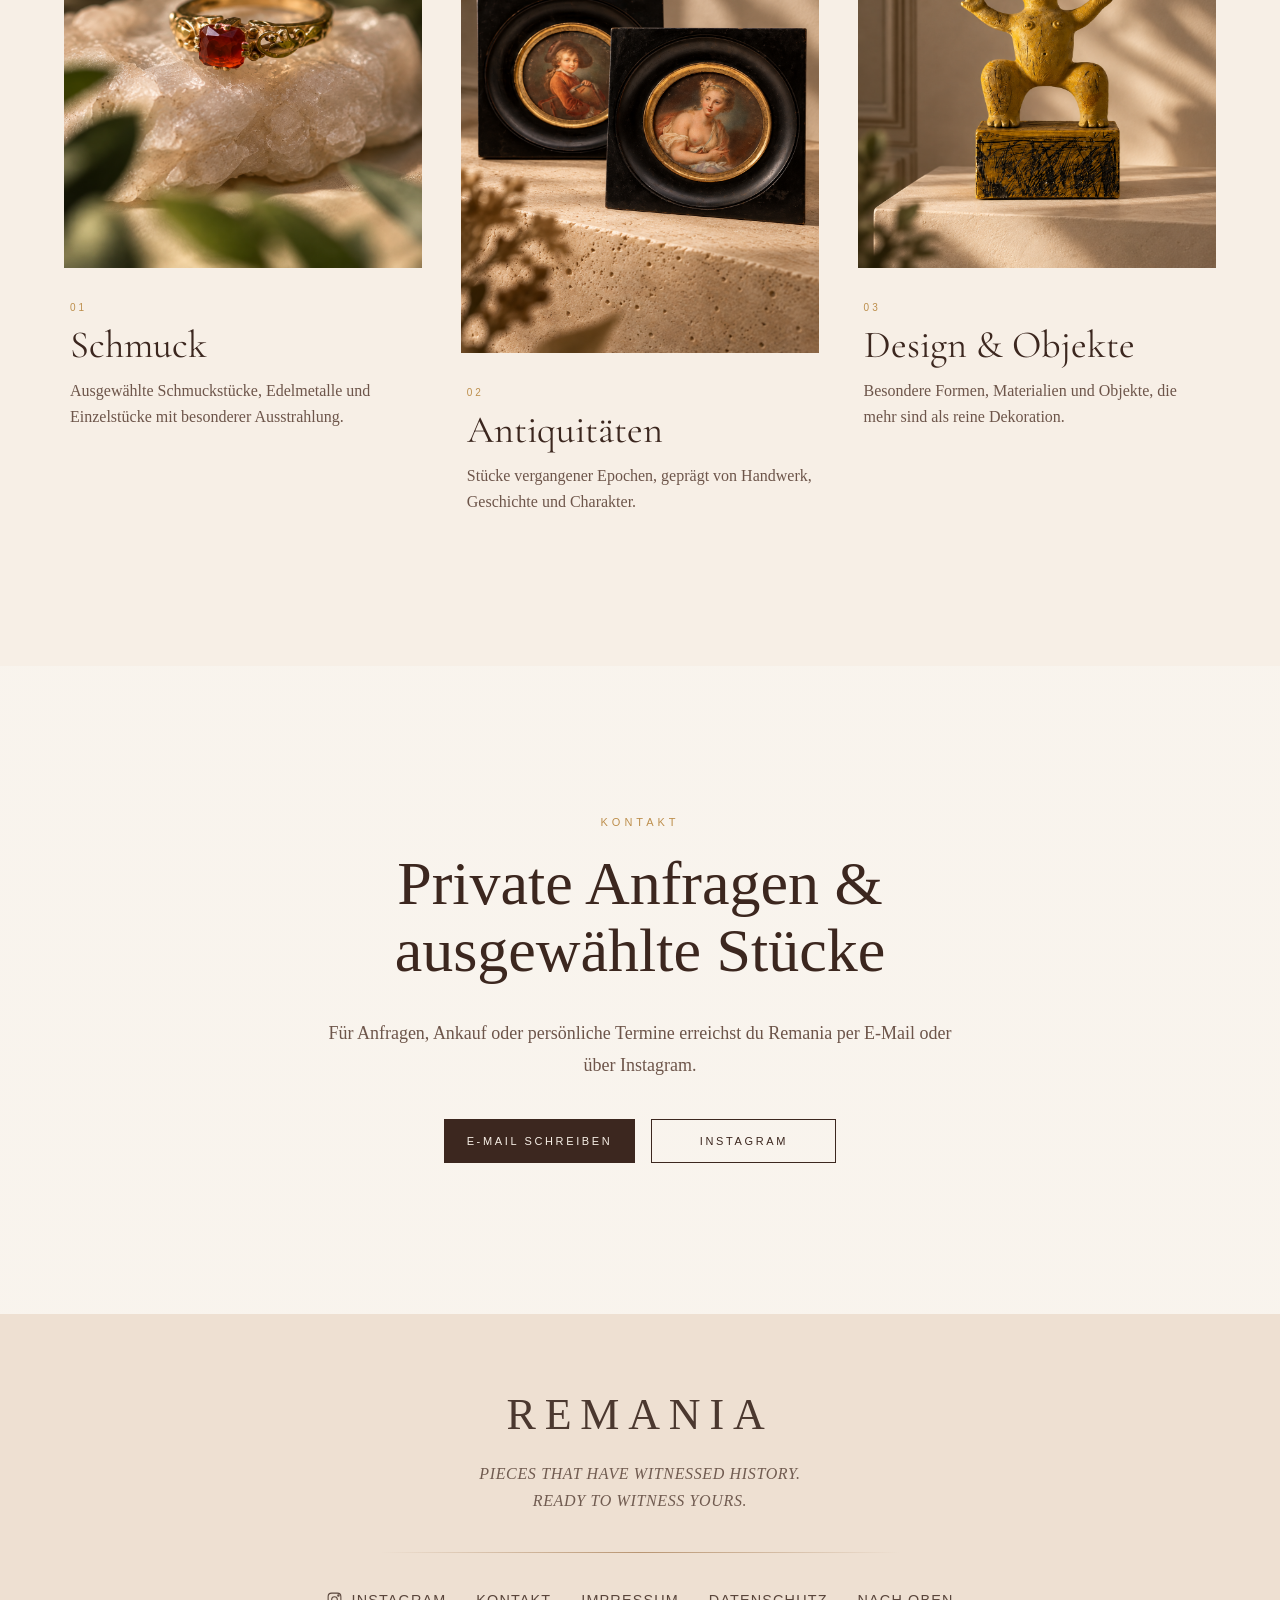
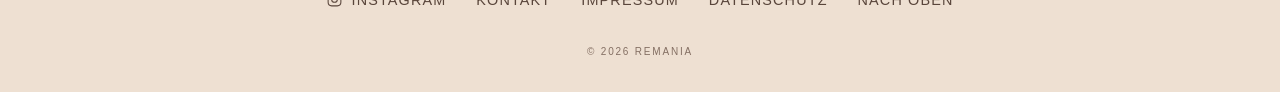
==== commit d11b3e9d: "Update index.html" ====
--- a/index.html
+++ b/index.html
@@ -119,7 +119,7 @@
           <i>•</i>
 
           <a href="mailto:deine-email@example.de">
-            Kontact
+            Kontakt
           </a>
 
         </div>
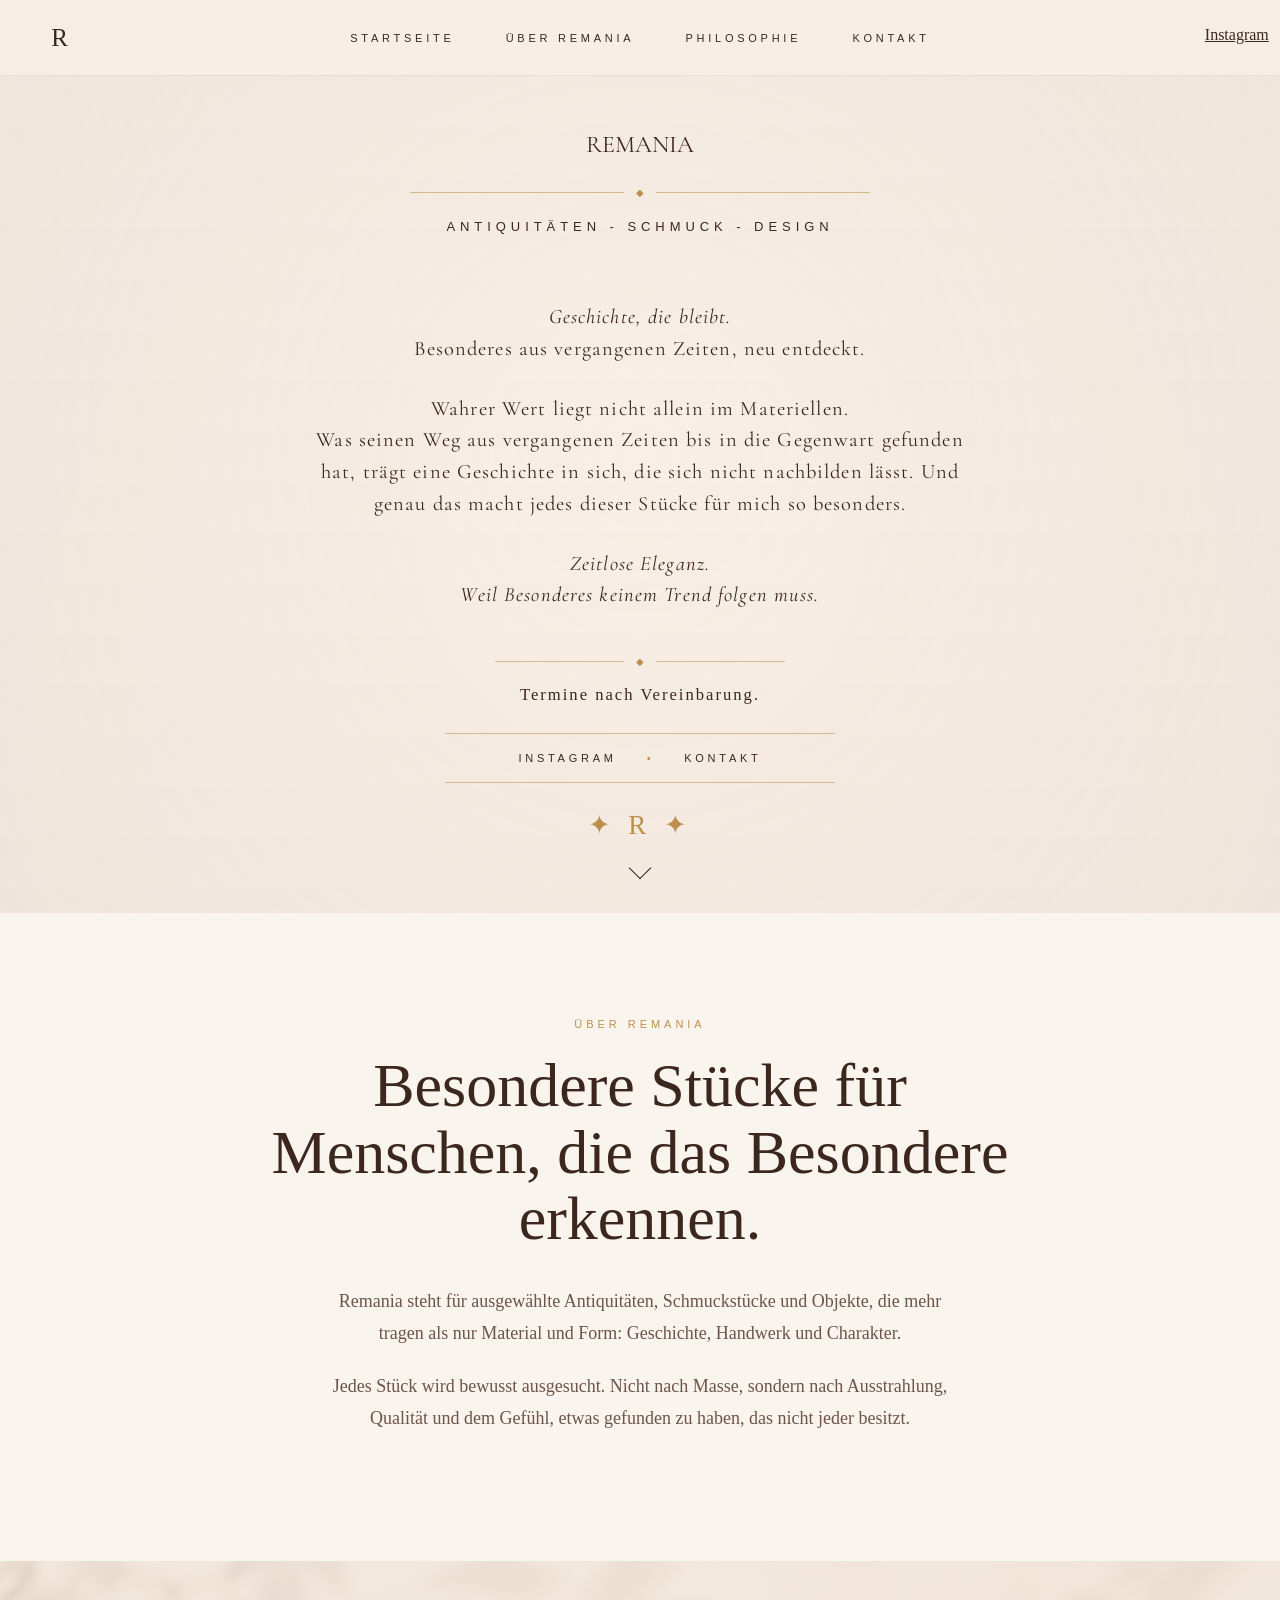
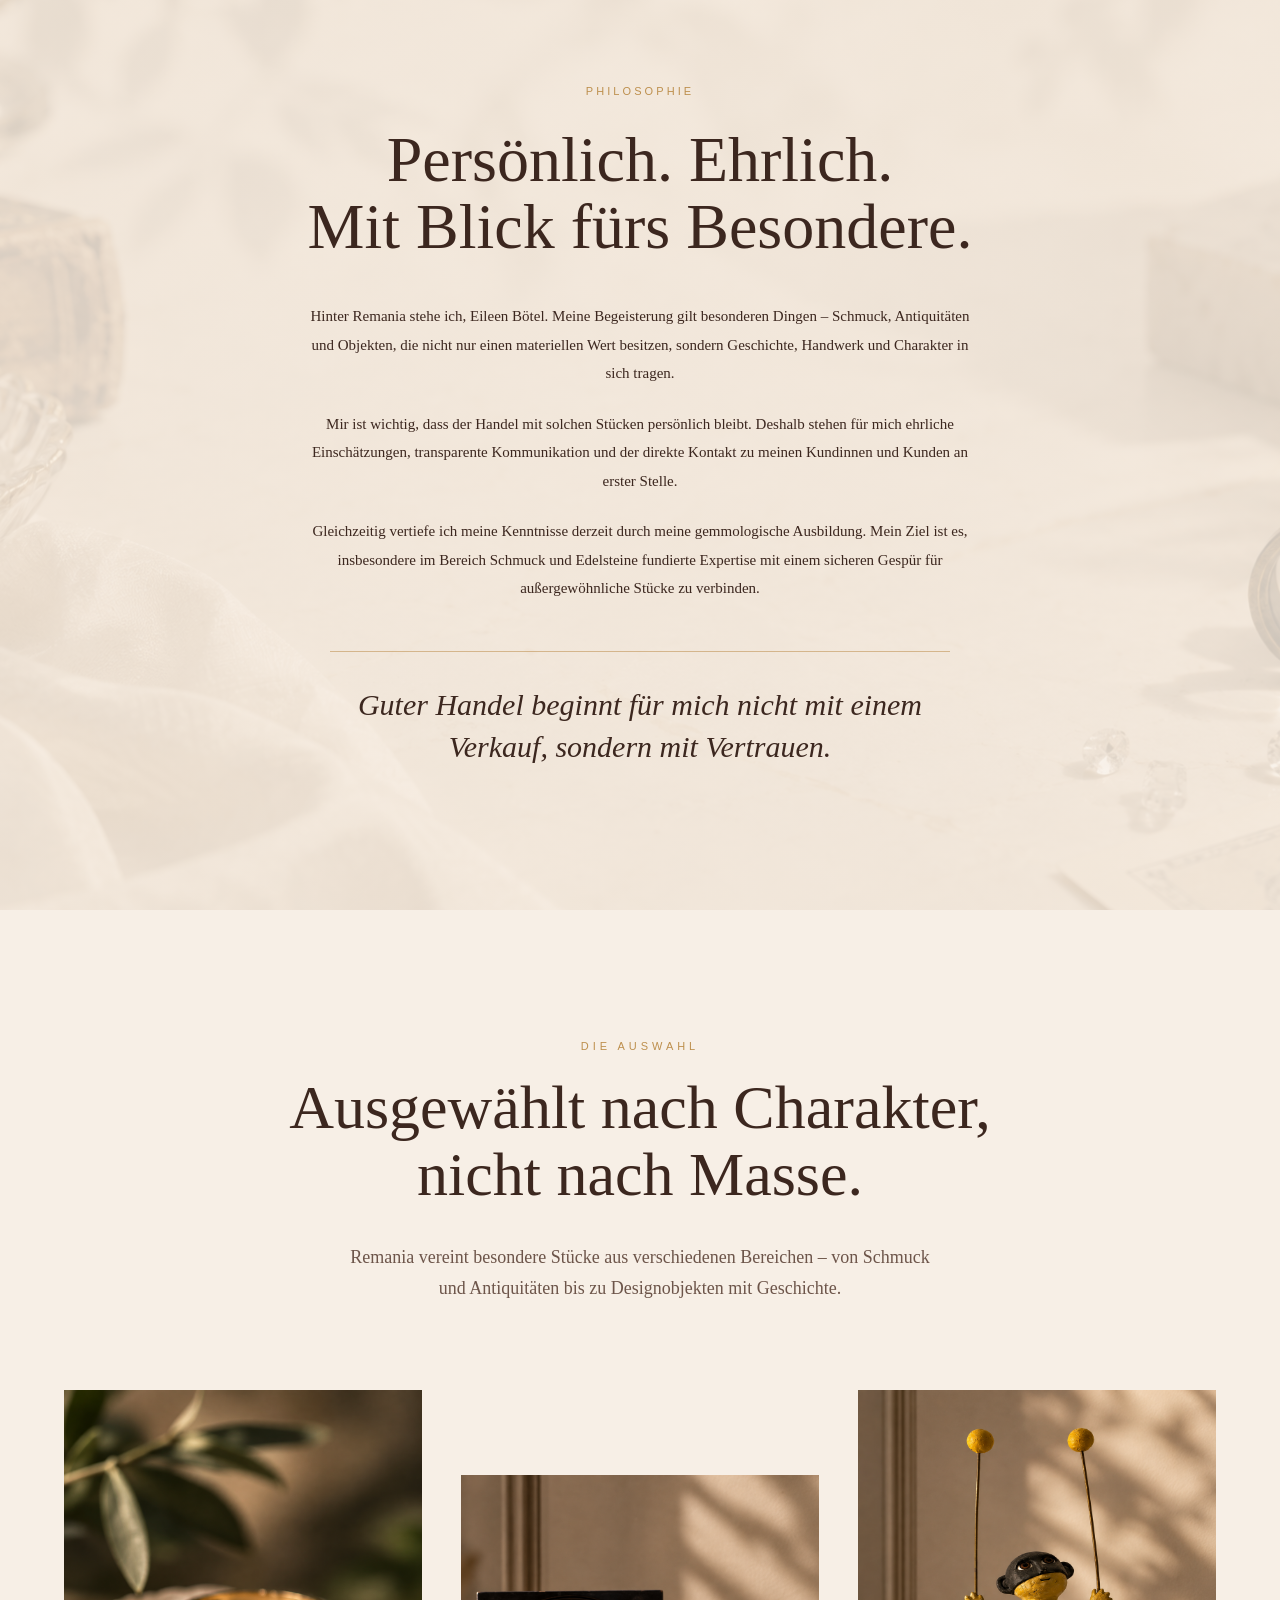
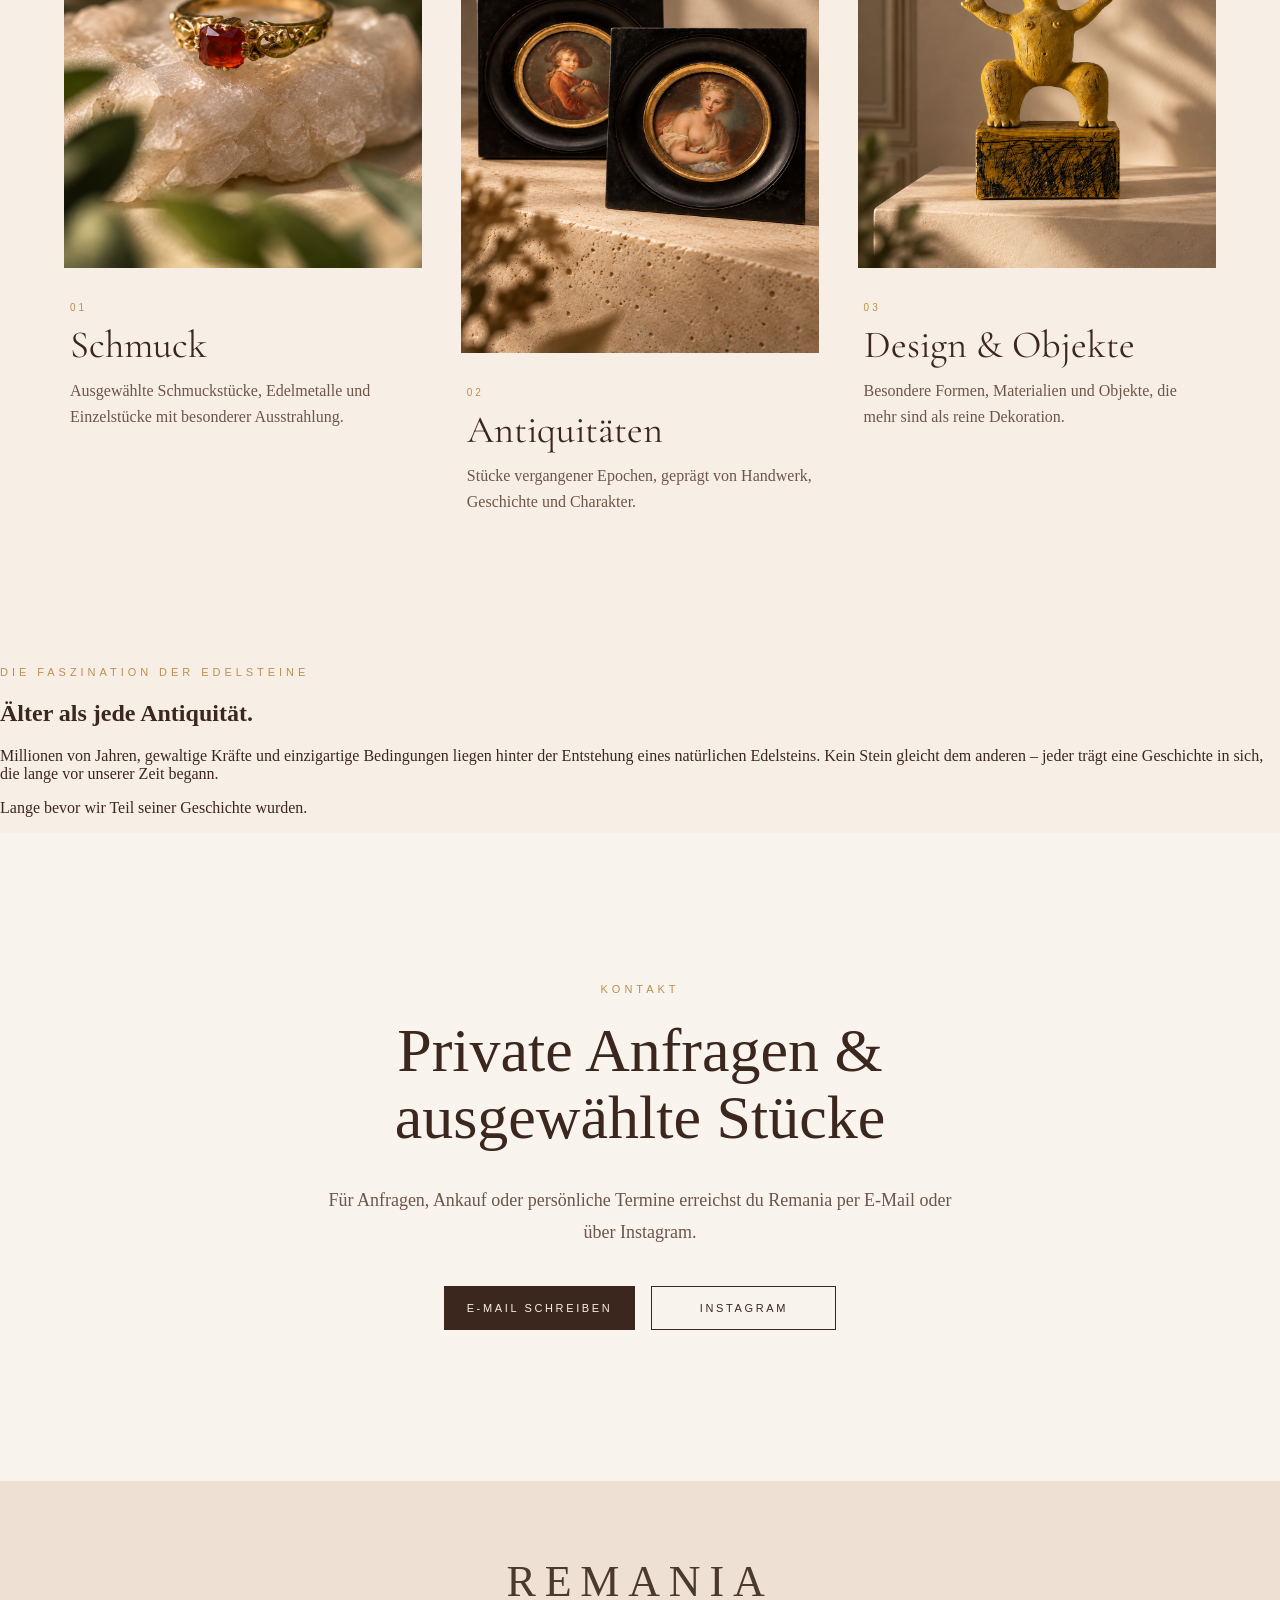
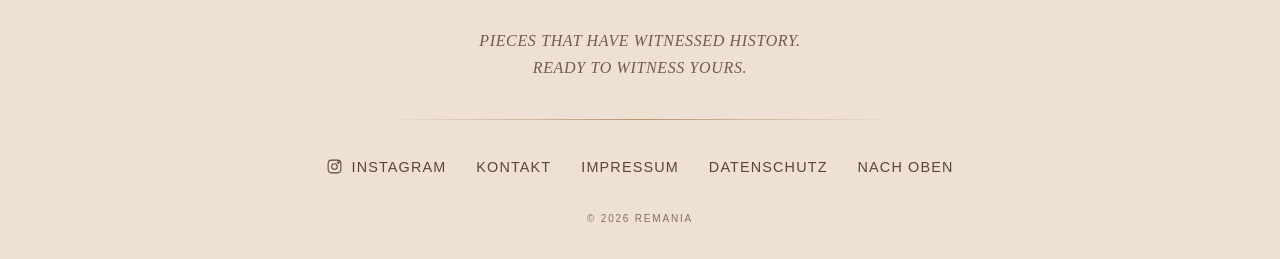
==== commit dc1f8214: "Update index.html" ====
--- a/index.html
+++ b/index.html
@@ -262,7 +262,26 @@
   </div>
 
 </section>
-
+<section class="gemstone-section" id="edelsteine">
+  <div class="gemstone-inner">
+
+    <p class="eyebrow">DIE FASZINATION DER EDELSTEINE</p>
+
+    <h2>Älter als jede Antiquität.</h2>
+
+    <p>
+      Millionen von Jahren, gewaltige Kräfte und einzigartige Bedingungen
+      liegen hinter der Entstehung eines natürlichen Edelsteins.
+      Kein Stein gleicht dem anderen – jeder trägt eine Geschichte in sich,
+      die lange vor unserer Zeit begann.
+    </p>
+
+    <p class="gemstone-quote">
+      Lange bevor wir Teil seiner Geschichte wurden.
+    </p>
+
+  </div>
+</section>
  <section id="contact" class="content-section collection-section">
 
       <div class="section-inner reveal">
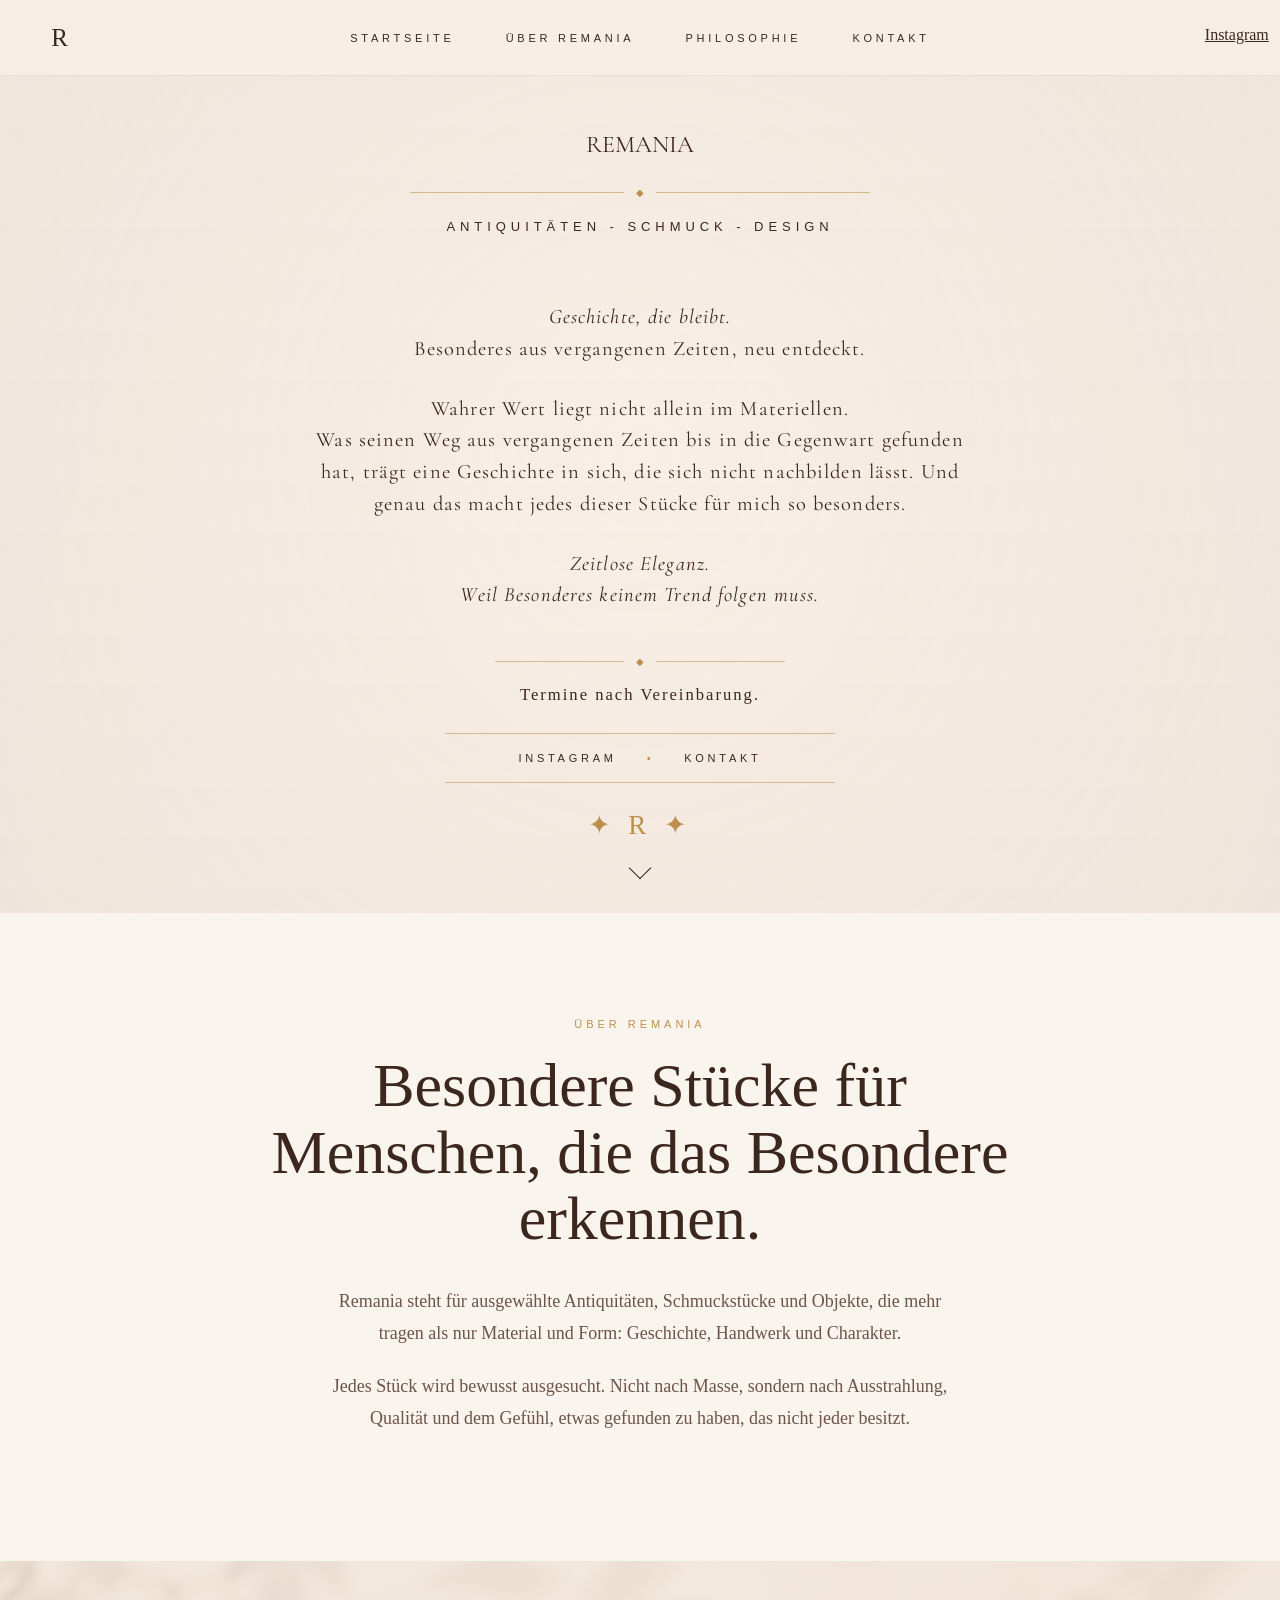
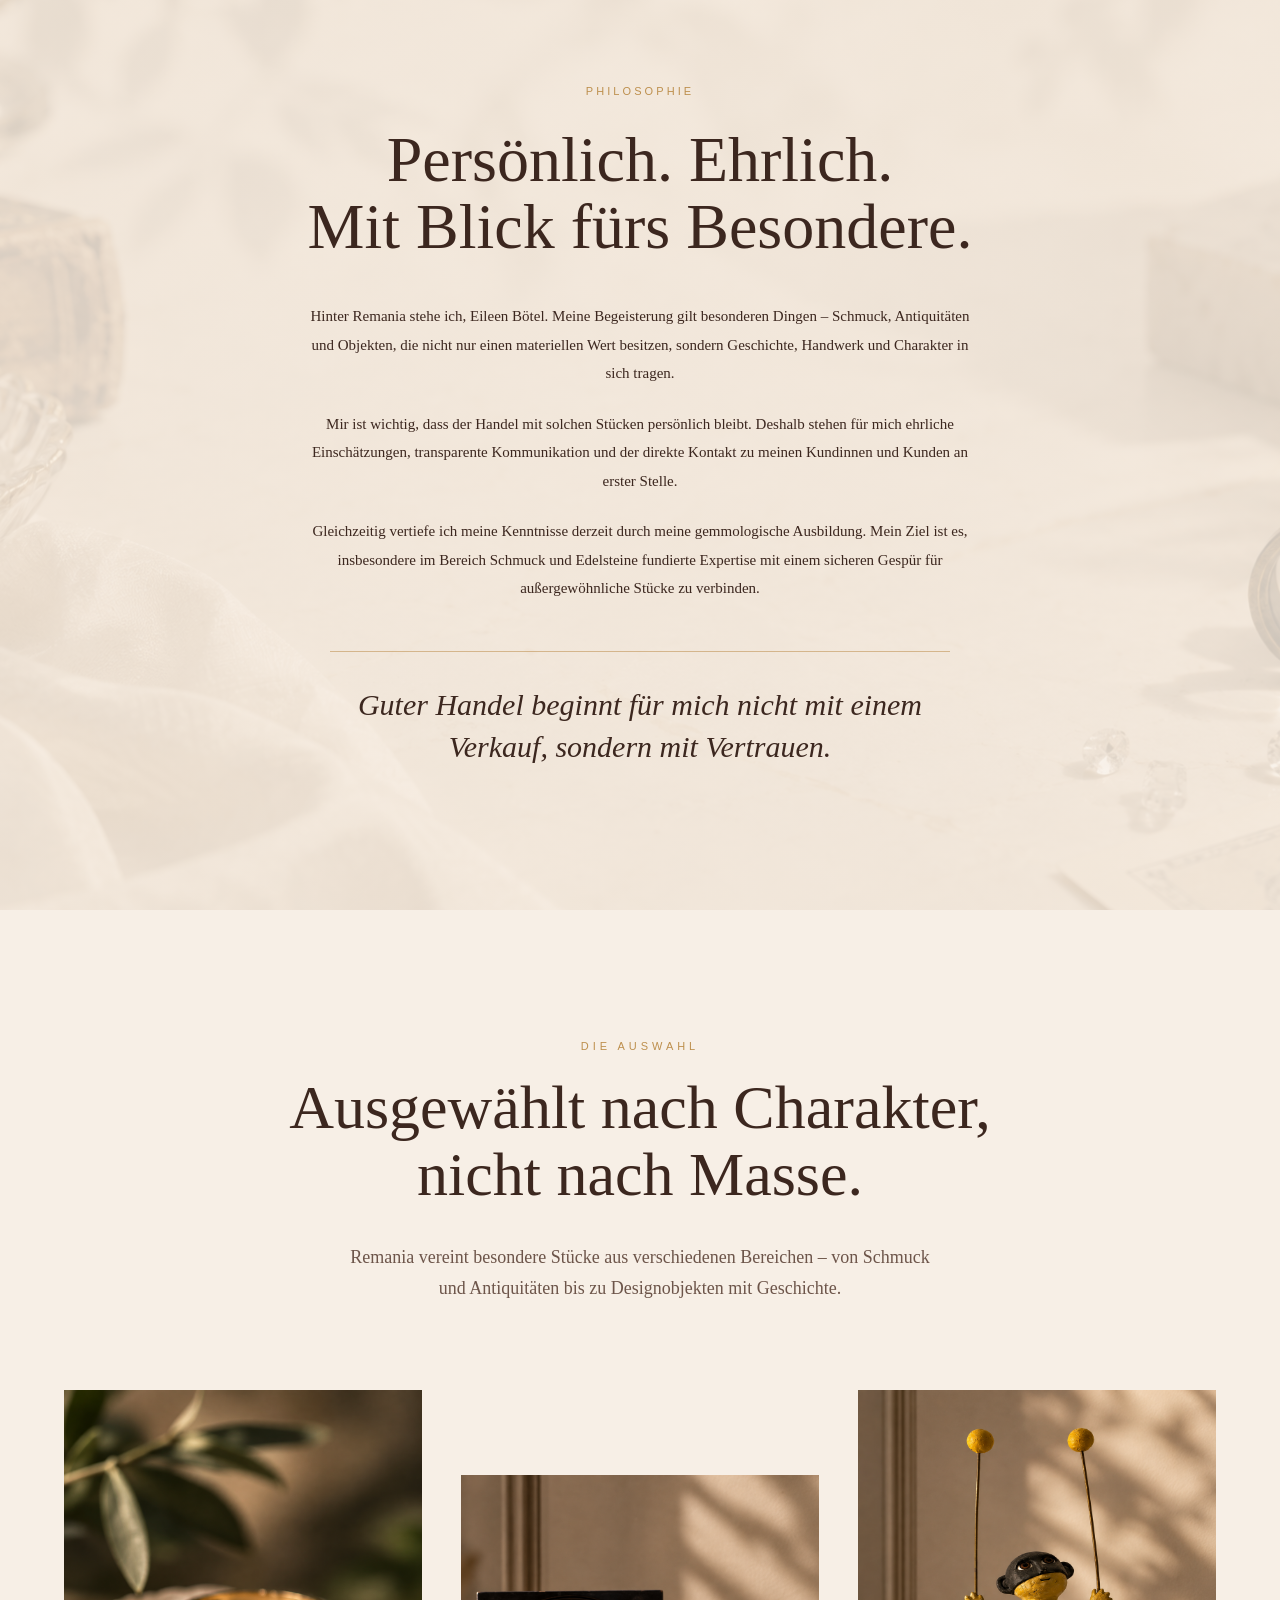
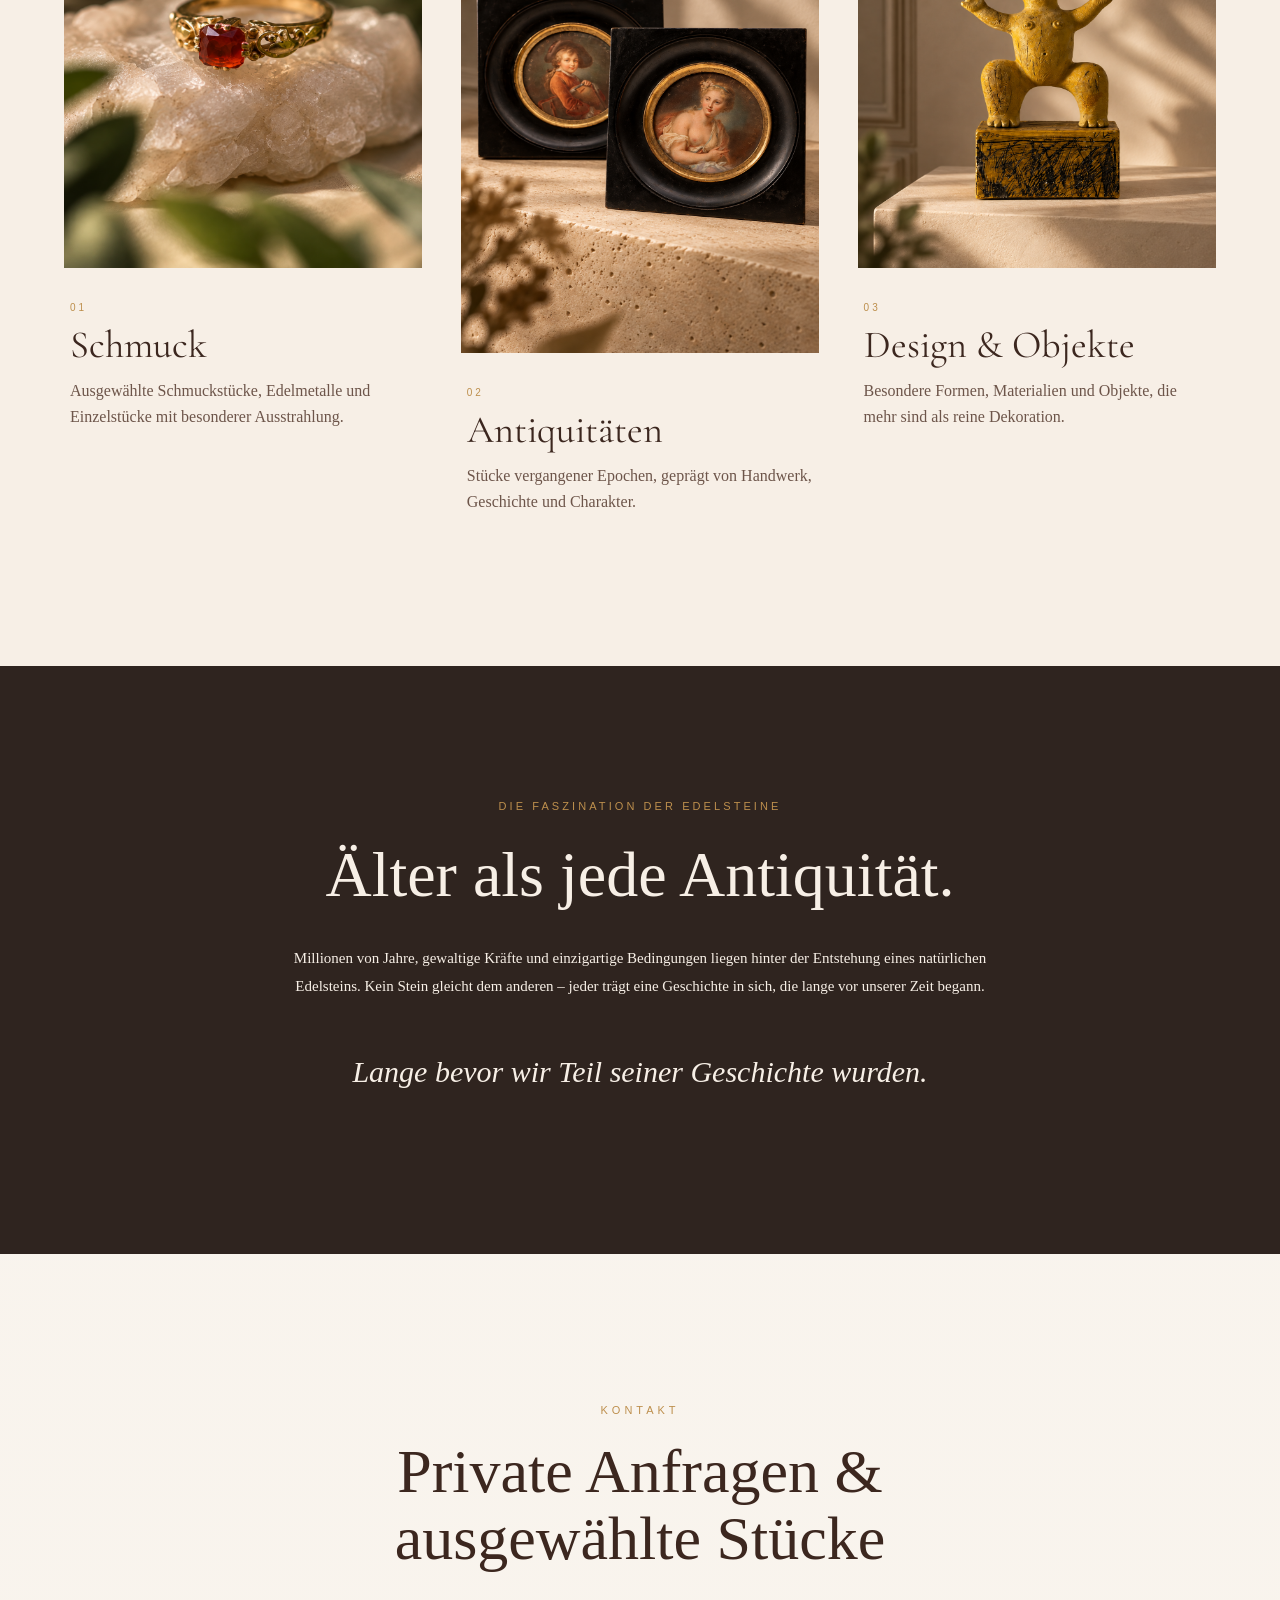
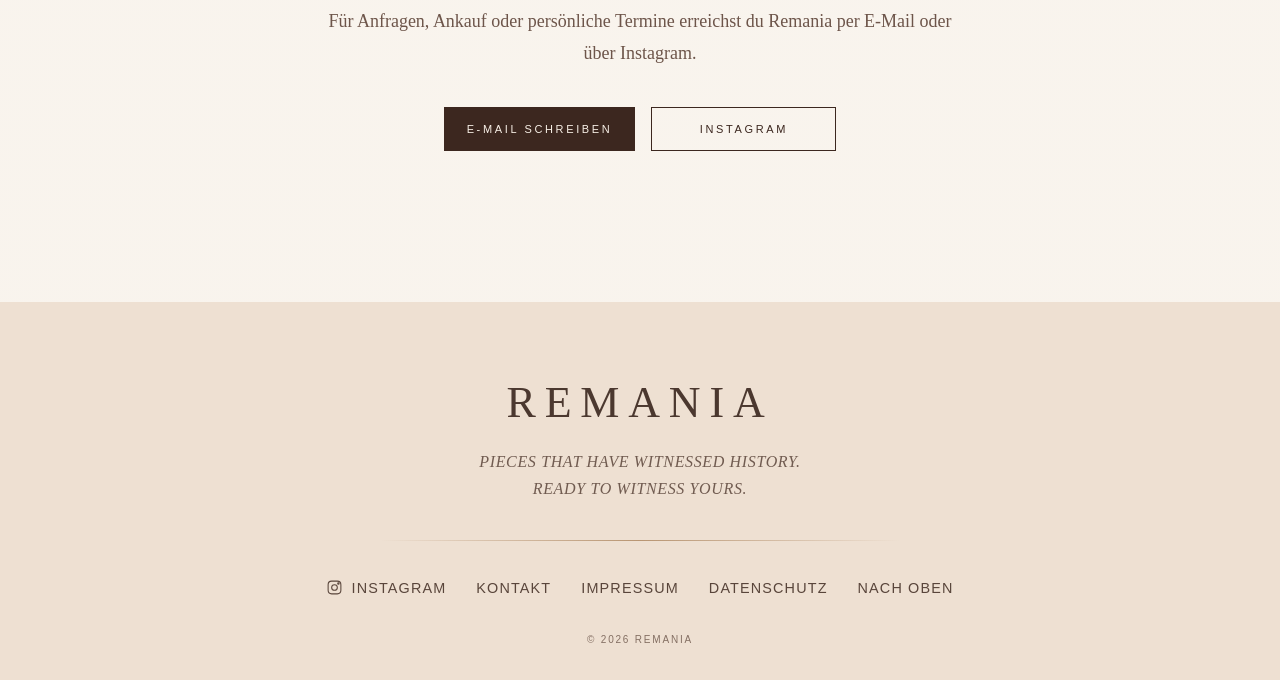
==== commit 582da85b: "Update index.html" ====
--- a/index.html
+++ b/index.html
@@ -270,7 +270,7 @@
     <h2>Älter als jede Antiquität.</h2>
 
     <p>
-      Millionen von Jahren, gewaltige Kräfte und einzigartige Bedingungen
+      Millionen von Jahre, gewaltige Kräfte und einzigartige Bedingungen
       liegen hinter der Entstehung eines natürlichen Edelsteins.
       Kein Stein gleicht dem anderen – jeder trägt eine Geschichte in sich,
       die lange vor unserer Zeit begann.
--- a/styles.css
+++ b/styles.css
@@ -1017,3 +1017,47 @@
   line-height: 1.4;
   font-style: italic;
 }
+
+/* EDELSTEINE */
+
+.gemstone-section {
+  padding: 130px 6vw;
+  background: #2f241f;
+  color: #f7efe6;
+}
+
+.gemstone-inner {
+  width: min(820px, 100%);
+  margin: 0 auto;
+  text-align: center;
+}
+
+.gemstone-section .eyebrow {
+  margin-bottom: 24px;
+  font-size: 11px;
+  letter-spacing: 0.28em;
+  text-transform: uppercase;
+  color: var(--gold);
+}
+
+.gemstone-section h2 {
+  margin: 0 0 36px;
+  font-family: var(--serif);
+  font-size: clamp(40px, 5vw, 70px);
+  line-height: 1.05;
+  font-weight: 400;
+}
+
+.gemstone-section p {
+  max-width: 700px;
+  margin: 0 auto 24px;
+  font-size: 15px;
+  line-height: 1.9;
+}
+
+.gemstone-quote {
+  margin-top: 42px !important;
+  font-family: var(--serif);
+  font-size: clamp(22px, 2.5vw, 30px) !important;
+  font-style: italic;
+}
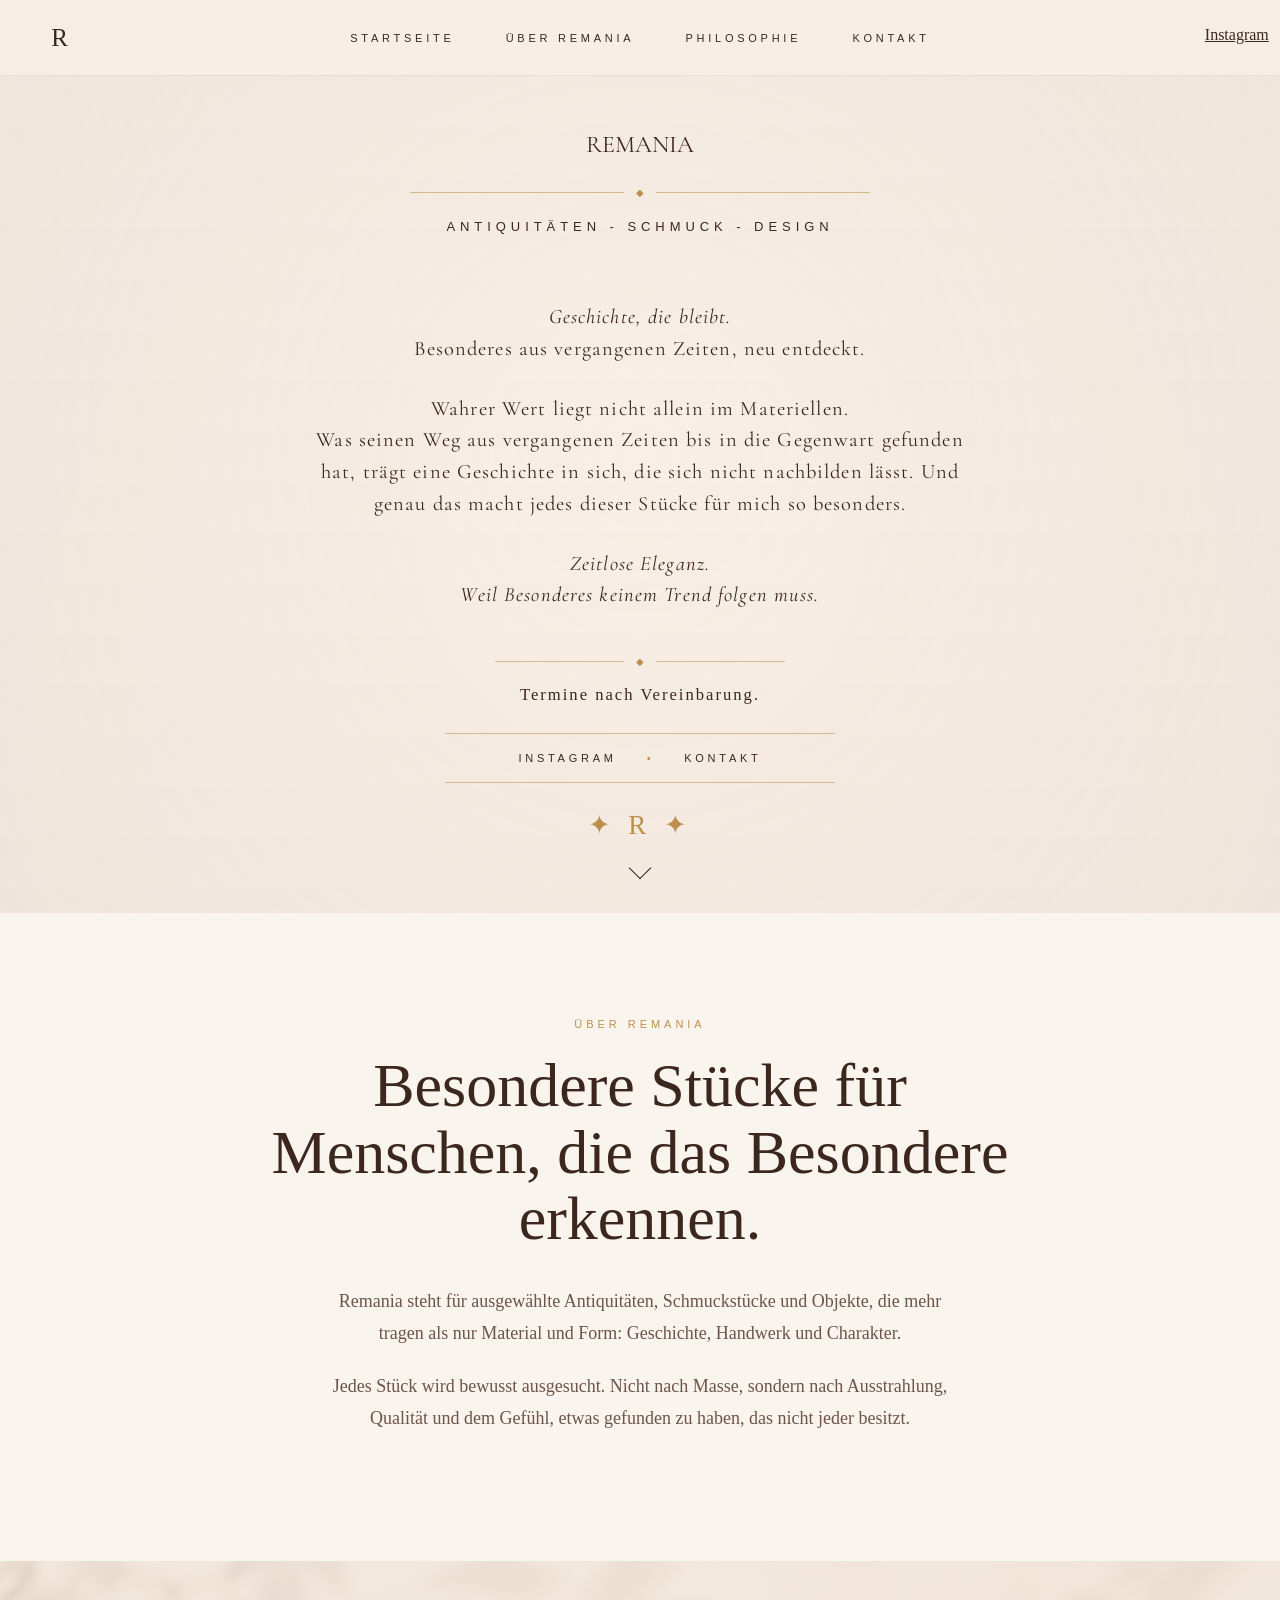
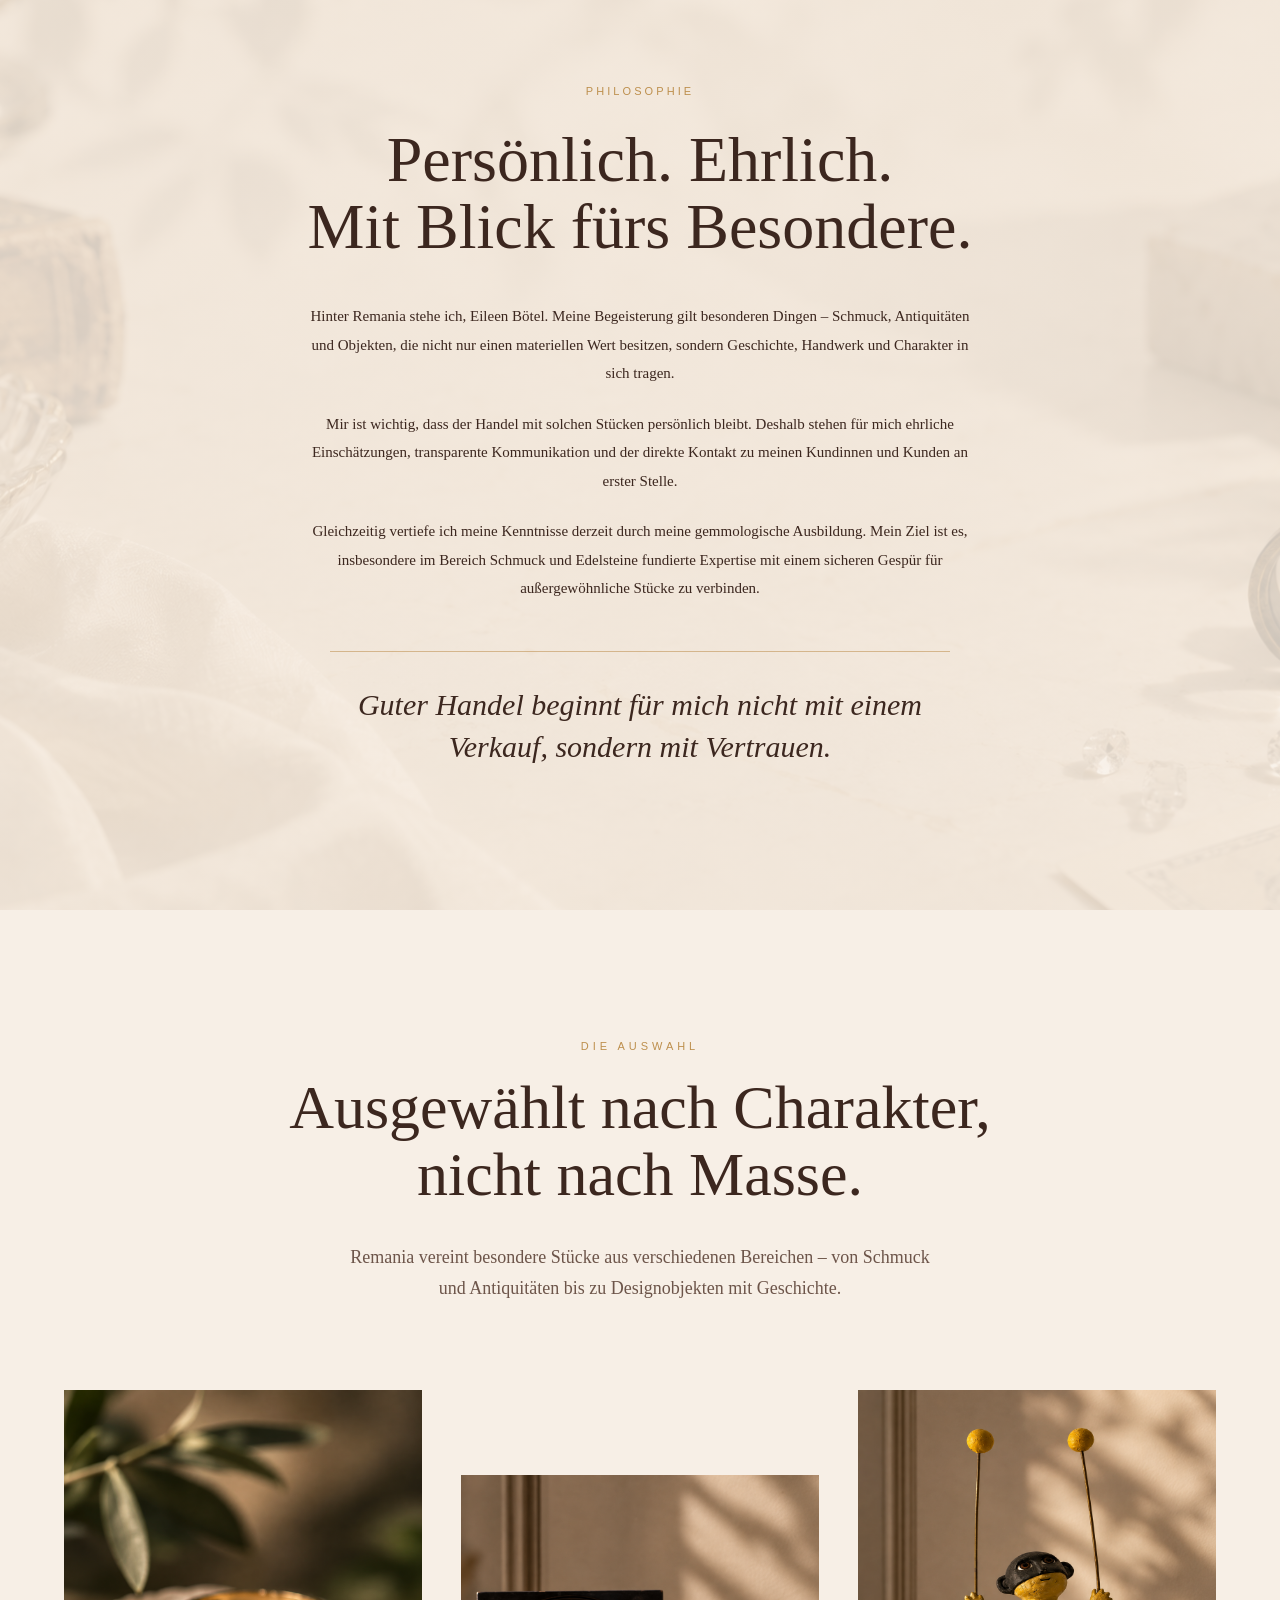
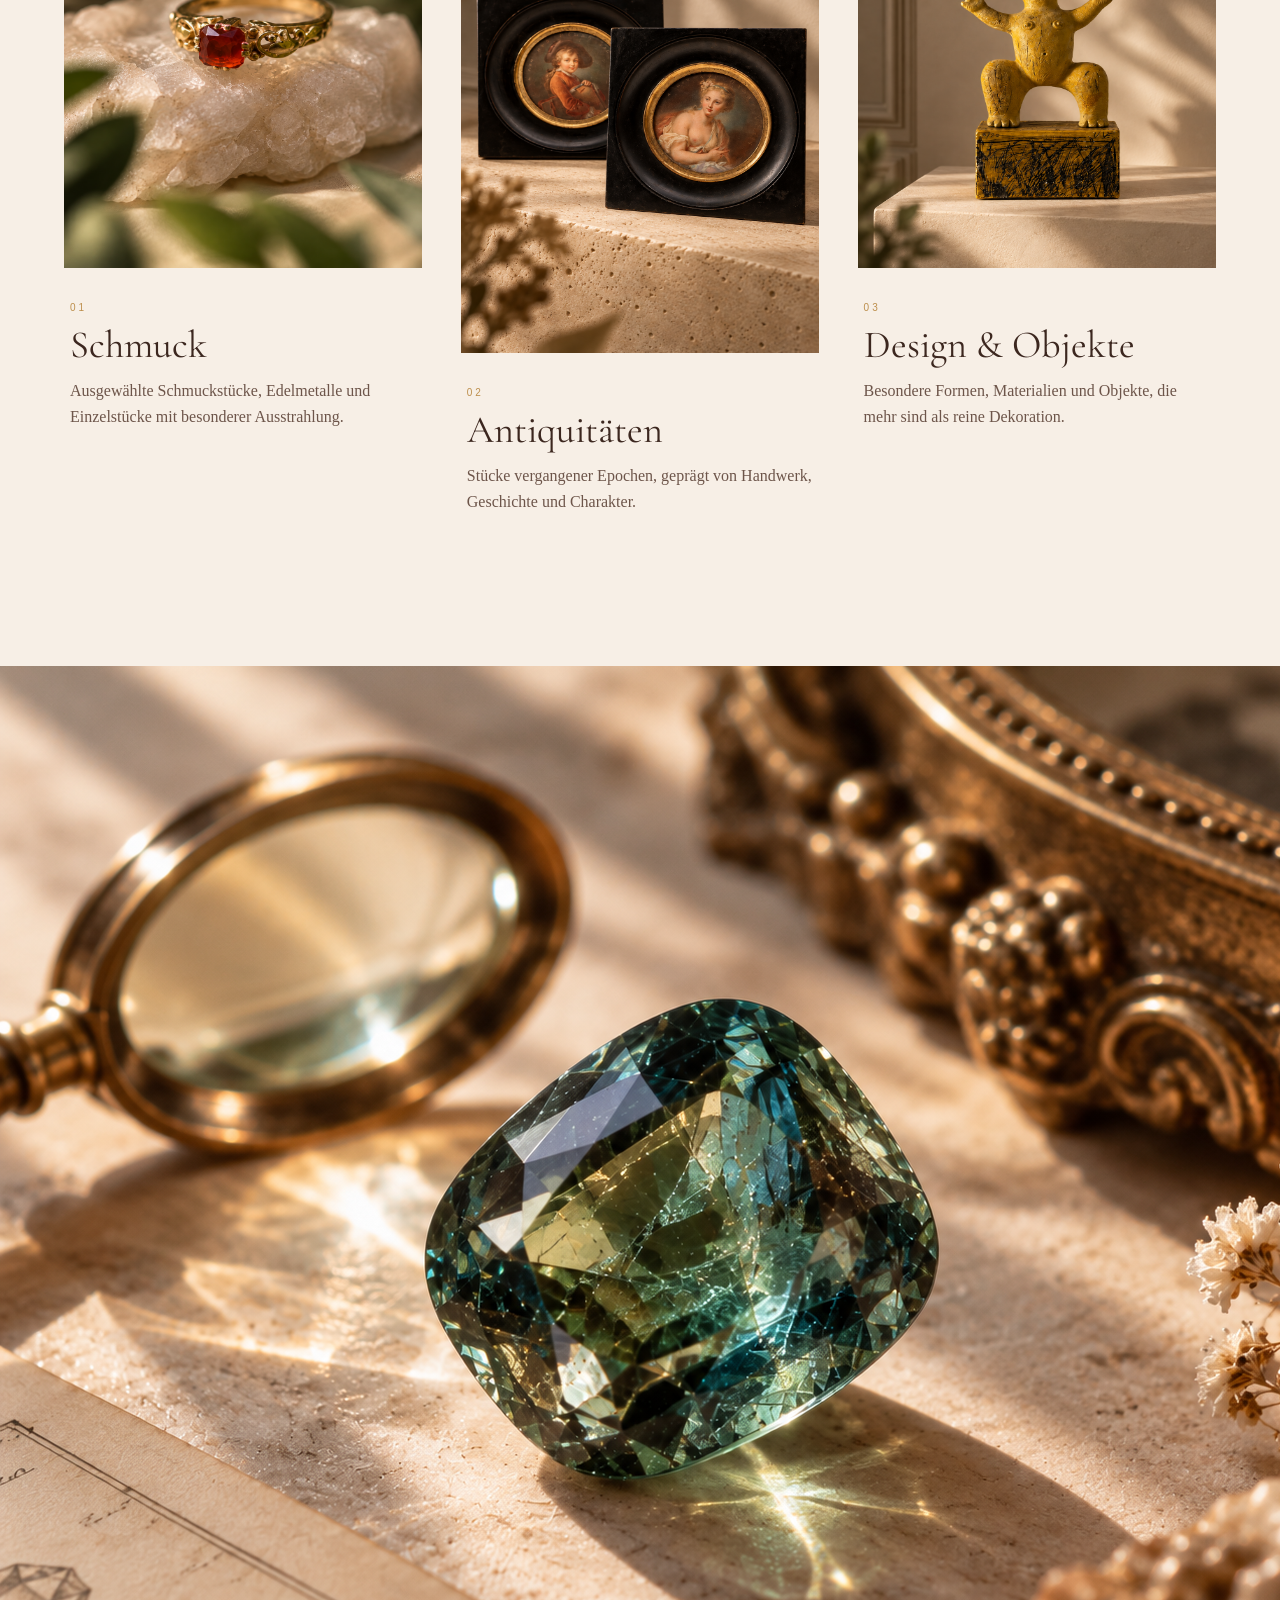
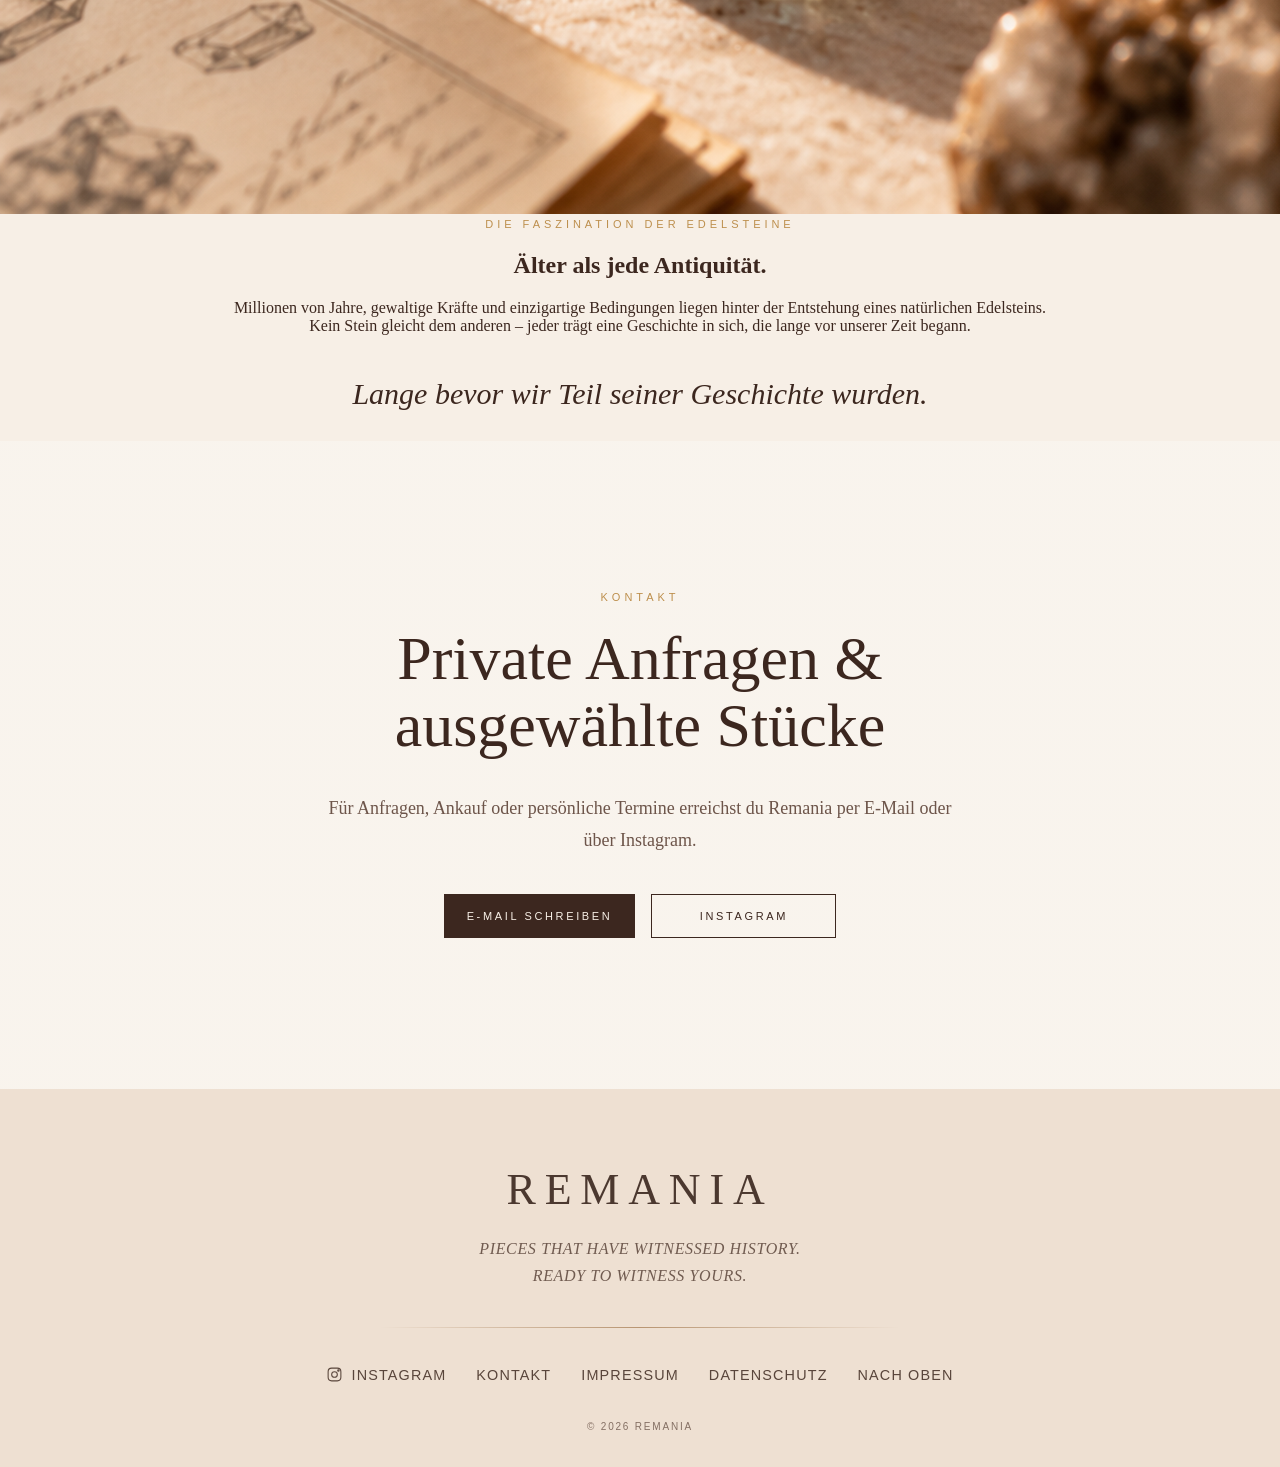
==== commit 3b7b29df: "Update index.html" ====
--- a/index.html
+++ b/index.html
@@ -263,6 +263,7 @@
 
 </section>
 <section class="gemstone-section" id="edelsteine">
+  <img class="gemstone-image" src="remania-edelstein.png" alt="Edelstein – Remania">
   <div class="gemstone-inner">
 
     <p class="eyebrow">DIE FASZINATION DER EDELSTEINE</p>
--- a/styles.css
+++ b/styles.css
@@ -1021,9 +1021,10 @@
 /* EDELSTEINE */
 
 .gemstone-section {
+  .gemstone-section {
   padding: 130px 6vw;
-  background: #2f241f;
-  color: #f7efe6;
+  background: #f7efe6;
+  color: var(--brown);
 }
 
 .gemstone-inner {
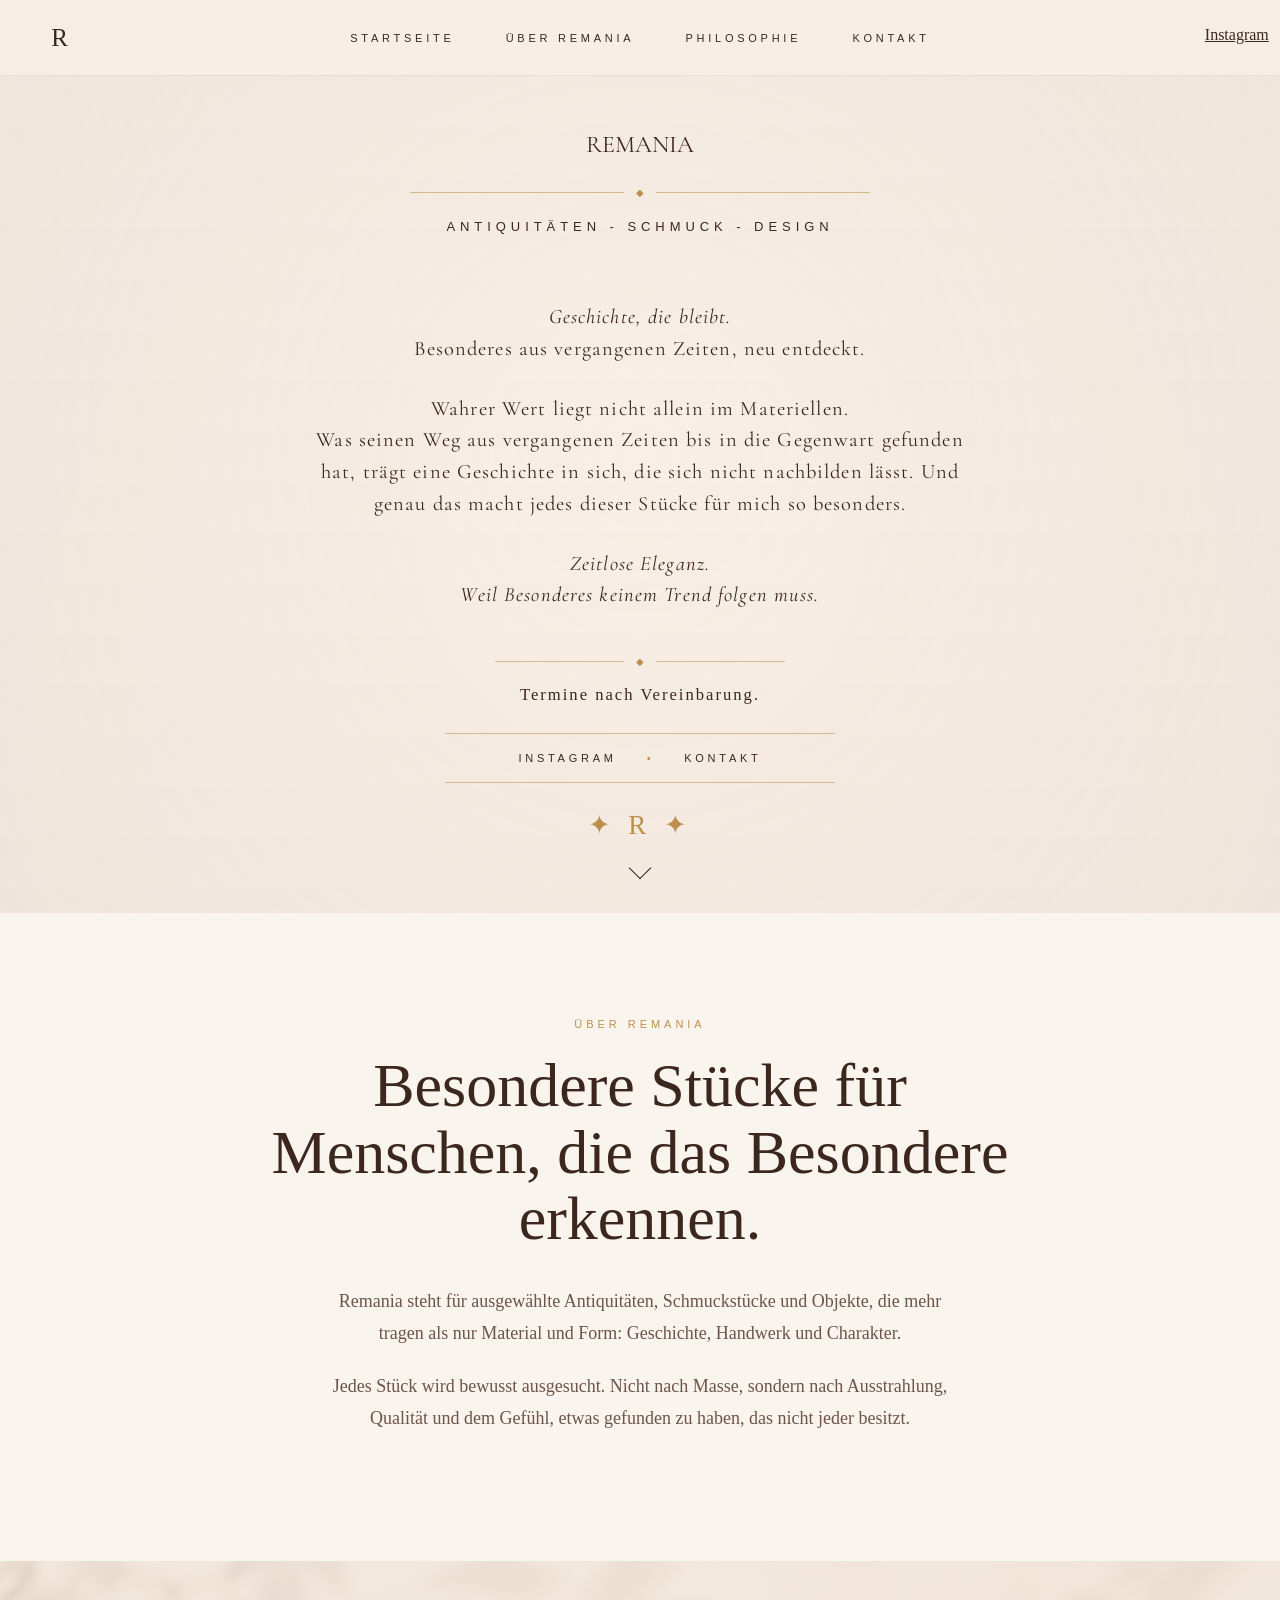
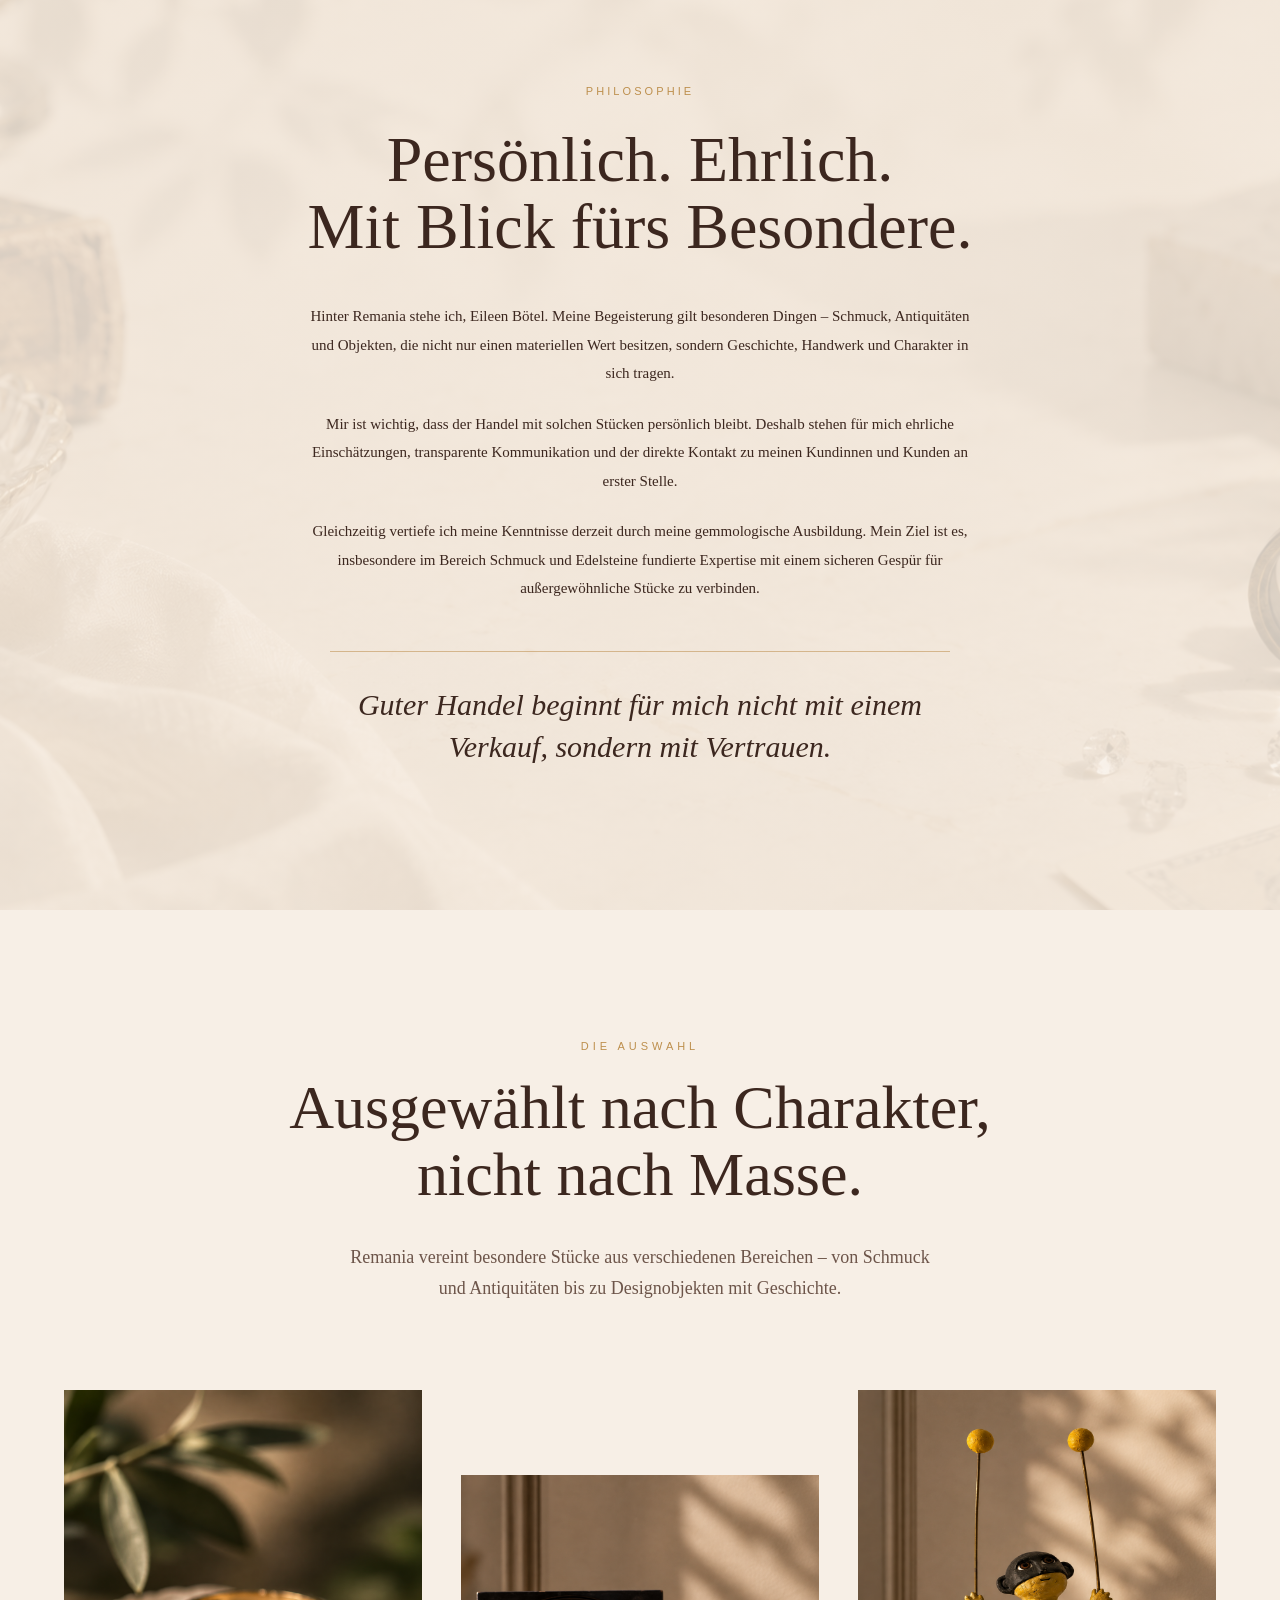
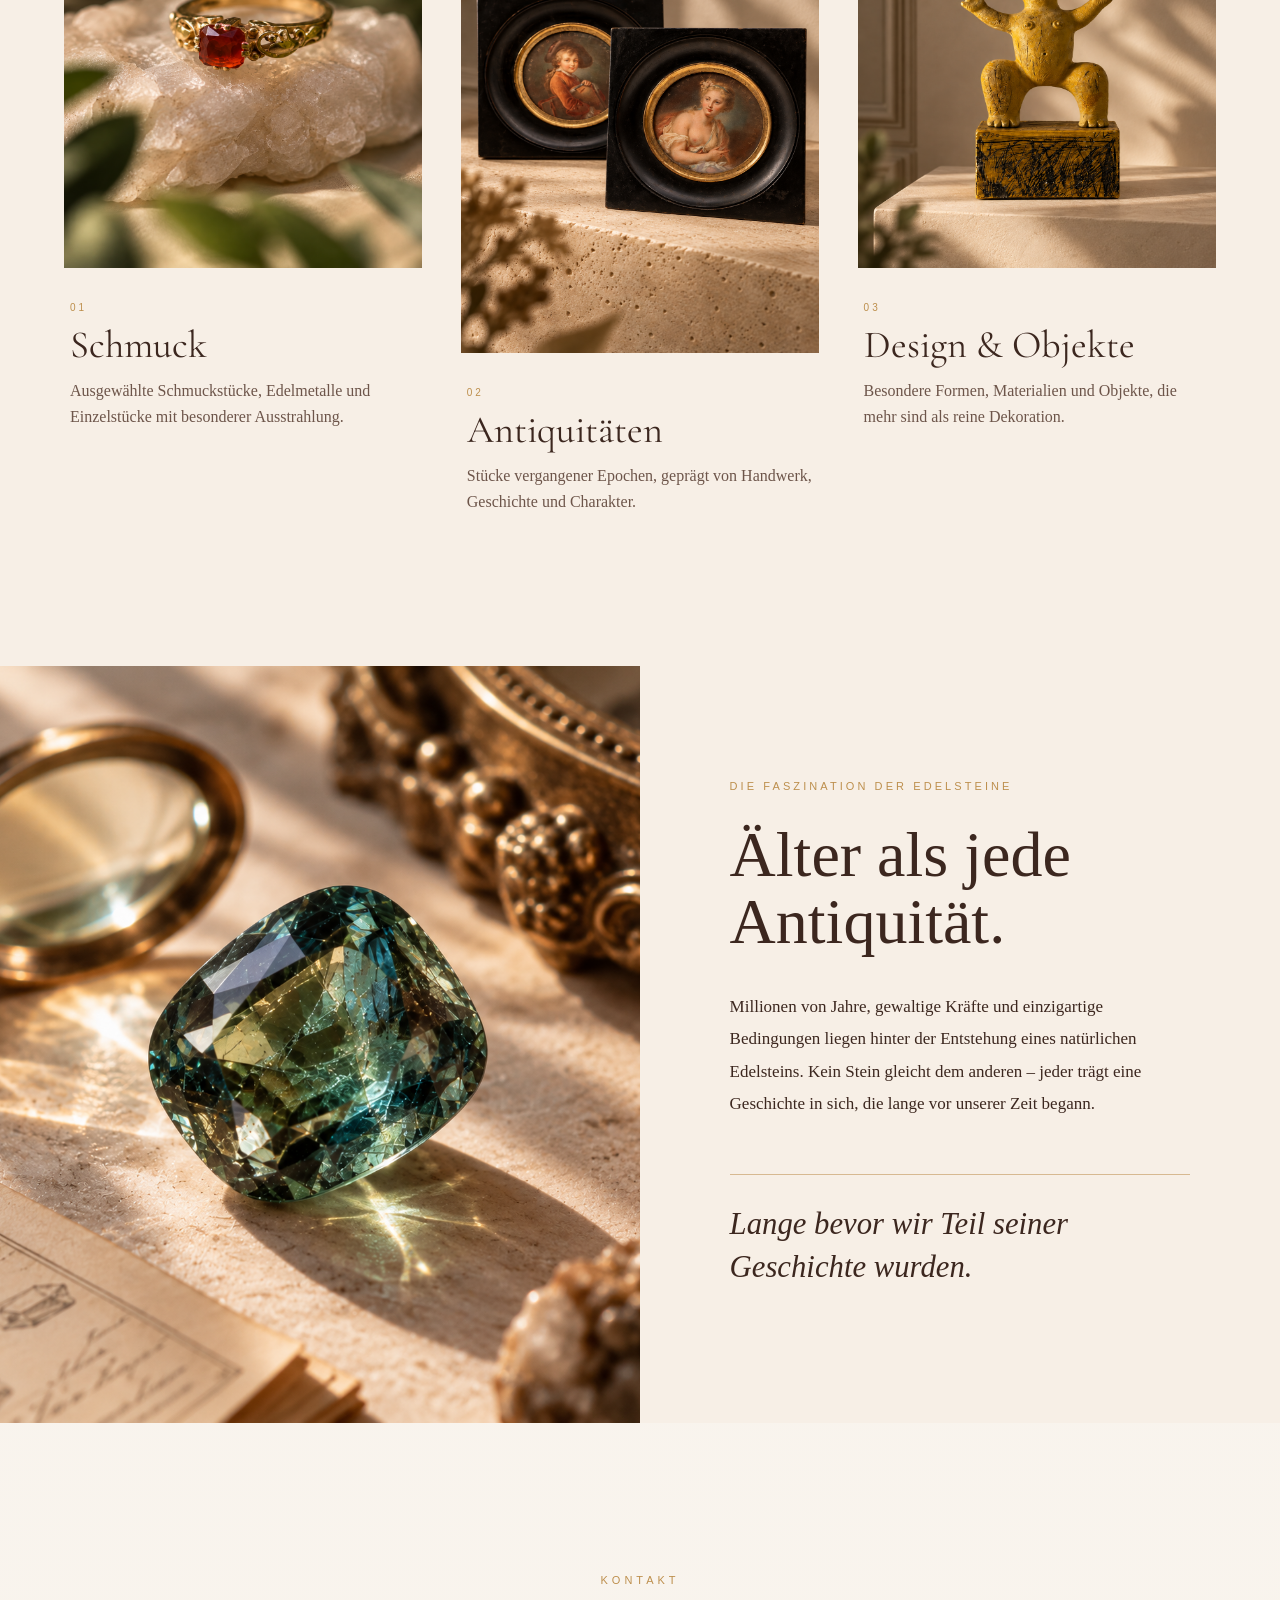
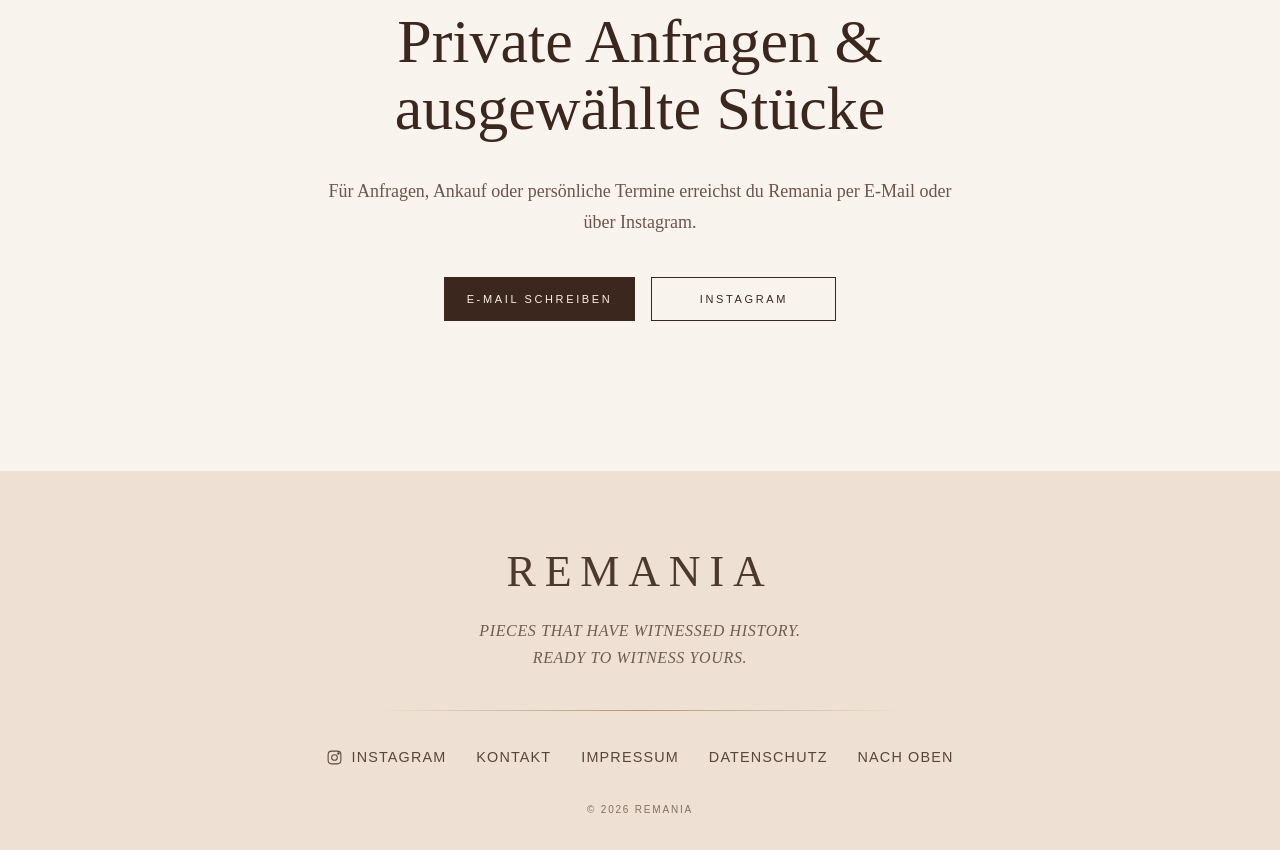
==== commit 42764715: "Update index.html" ====
--- a/index.html
+++ b/index.html
@@ -42,7 +42,7 @@
 
     <a
       class="instagram-icon"
-      href="https://www.instagram.com/"
+      href="https://www.instagram.com/official.remania/"
       target="_blank"
       rel="noopener noreferrer"
       aria-label="Instagram"
--- a/styles.css
+++ b/styles.css
@@ -1021,20 +1021,31 @@
 /* EDELSTEINE */
 
 .gemstone-section {
-  .gemstone-section {
-  padding: 130px 6vw;
+  display: grid;
+  grid-template-columns: 1fr 1fr;
+  align-items: stretch;
   background: #f7efe6;
   color: var(--brown);
 }
 
+.gemstone-image {
+  width: 100%;
+  height: 100%;
+  min-height: 620px;
+  object-fit: cover;
+  display: block;
+}
+
 .gemstone-inner {
-  width: min(820px, 100%);
-  margin: 0 auto;
-  text-align: center;
+  width: 100%;
+  padding: 110px 7vw;
+  display: flex;
+  flex-direction: column;
+  justify-content: center;
 }
 
 .gemstone-section .eyebrow {
-  margin-bottom: 24px;
+  margin: 0 0 24px;
   font-size: 11px;
   letter-spacing: 0.28em;
   text-transform: uppercase;
@@ -1050,15 +1061,33 @@
 }
 
 .gemstone-section p {
-  max-width: 700px;
-  margin: 0 auto 24px;
-  font-size: 15px;
+  max-width: 620px;
+  margin: 0 0 24px;
+  font-size: 17px;
   line-height: 1.9;
 }
 
 .gemstone-quote {
-  margin-top: 42px !important;
+  margin-top: 30px !important;
+  padding-top: 28px;
+  border-top: 1px solid var(--line);
   font-family: var(--serif);
-  font-size: clamp(22px, 2.5vw, 30px) !important;
+  font-size: clamp(23px, 2.4vw, 31px) !important;
+  line-height: 1.4 !important;
   font-style: italic;
 }
+
+@media (max-width: 800px) {
+  .gemstone-section {
+    grid-template-columns: 1fr;
+  }
+
+  .gemstone-image {
+    height: 420px;
+    min-height: 0;
+  }
+
+  .gemstone-inner {
+    padding: 70px 7vw 80px;
+  }
+}
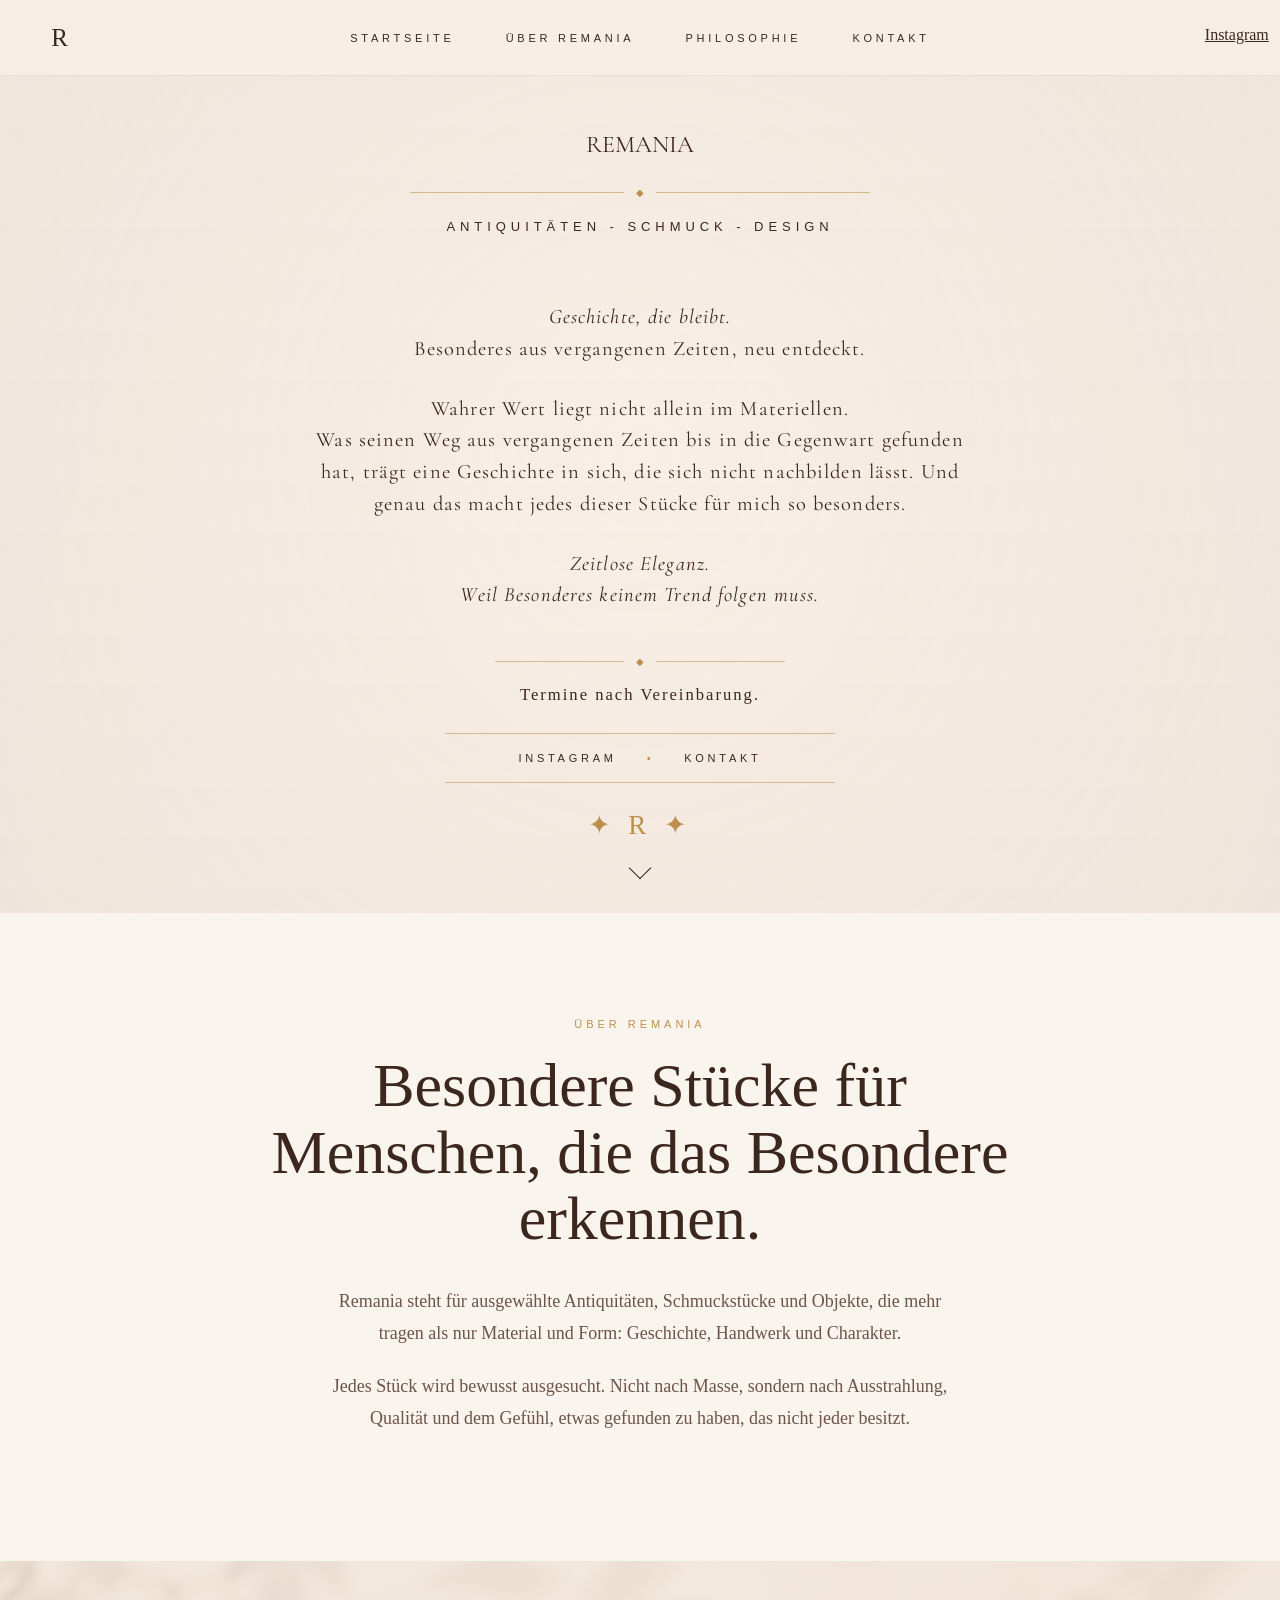
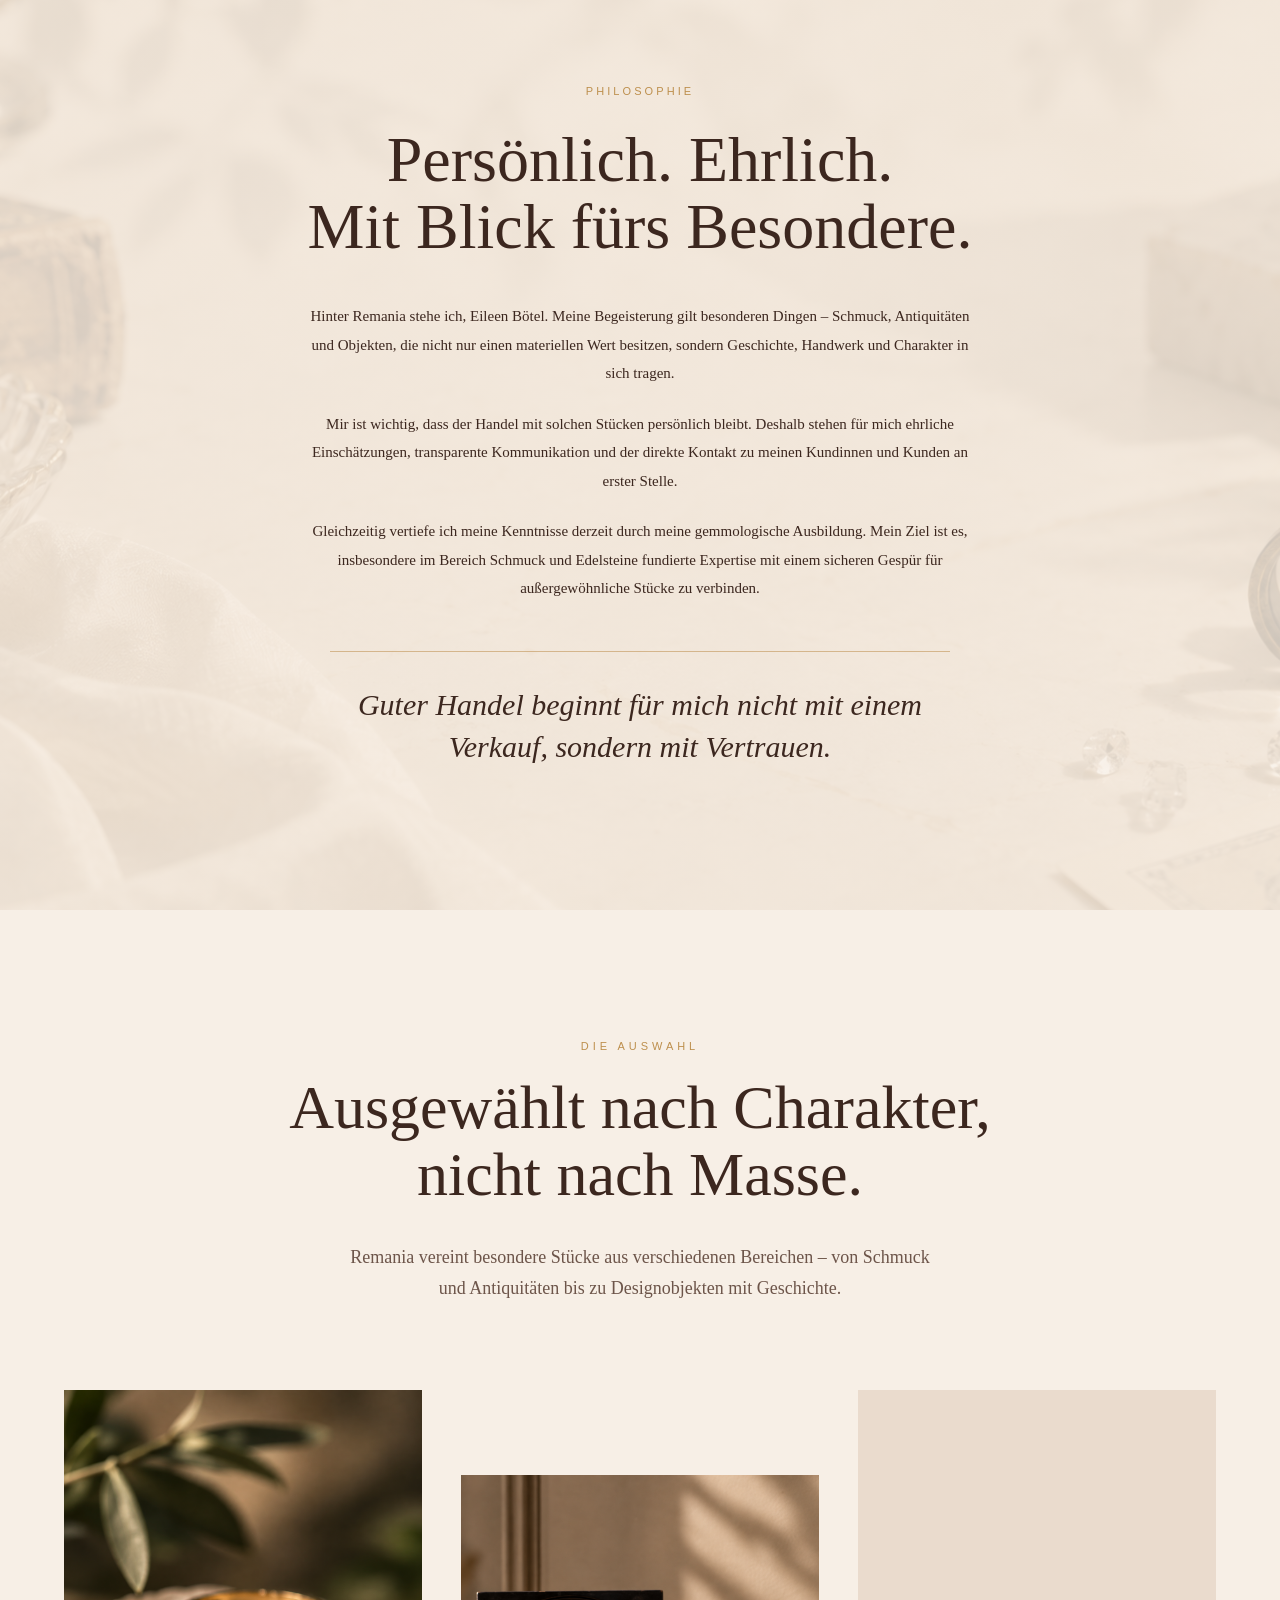
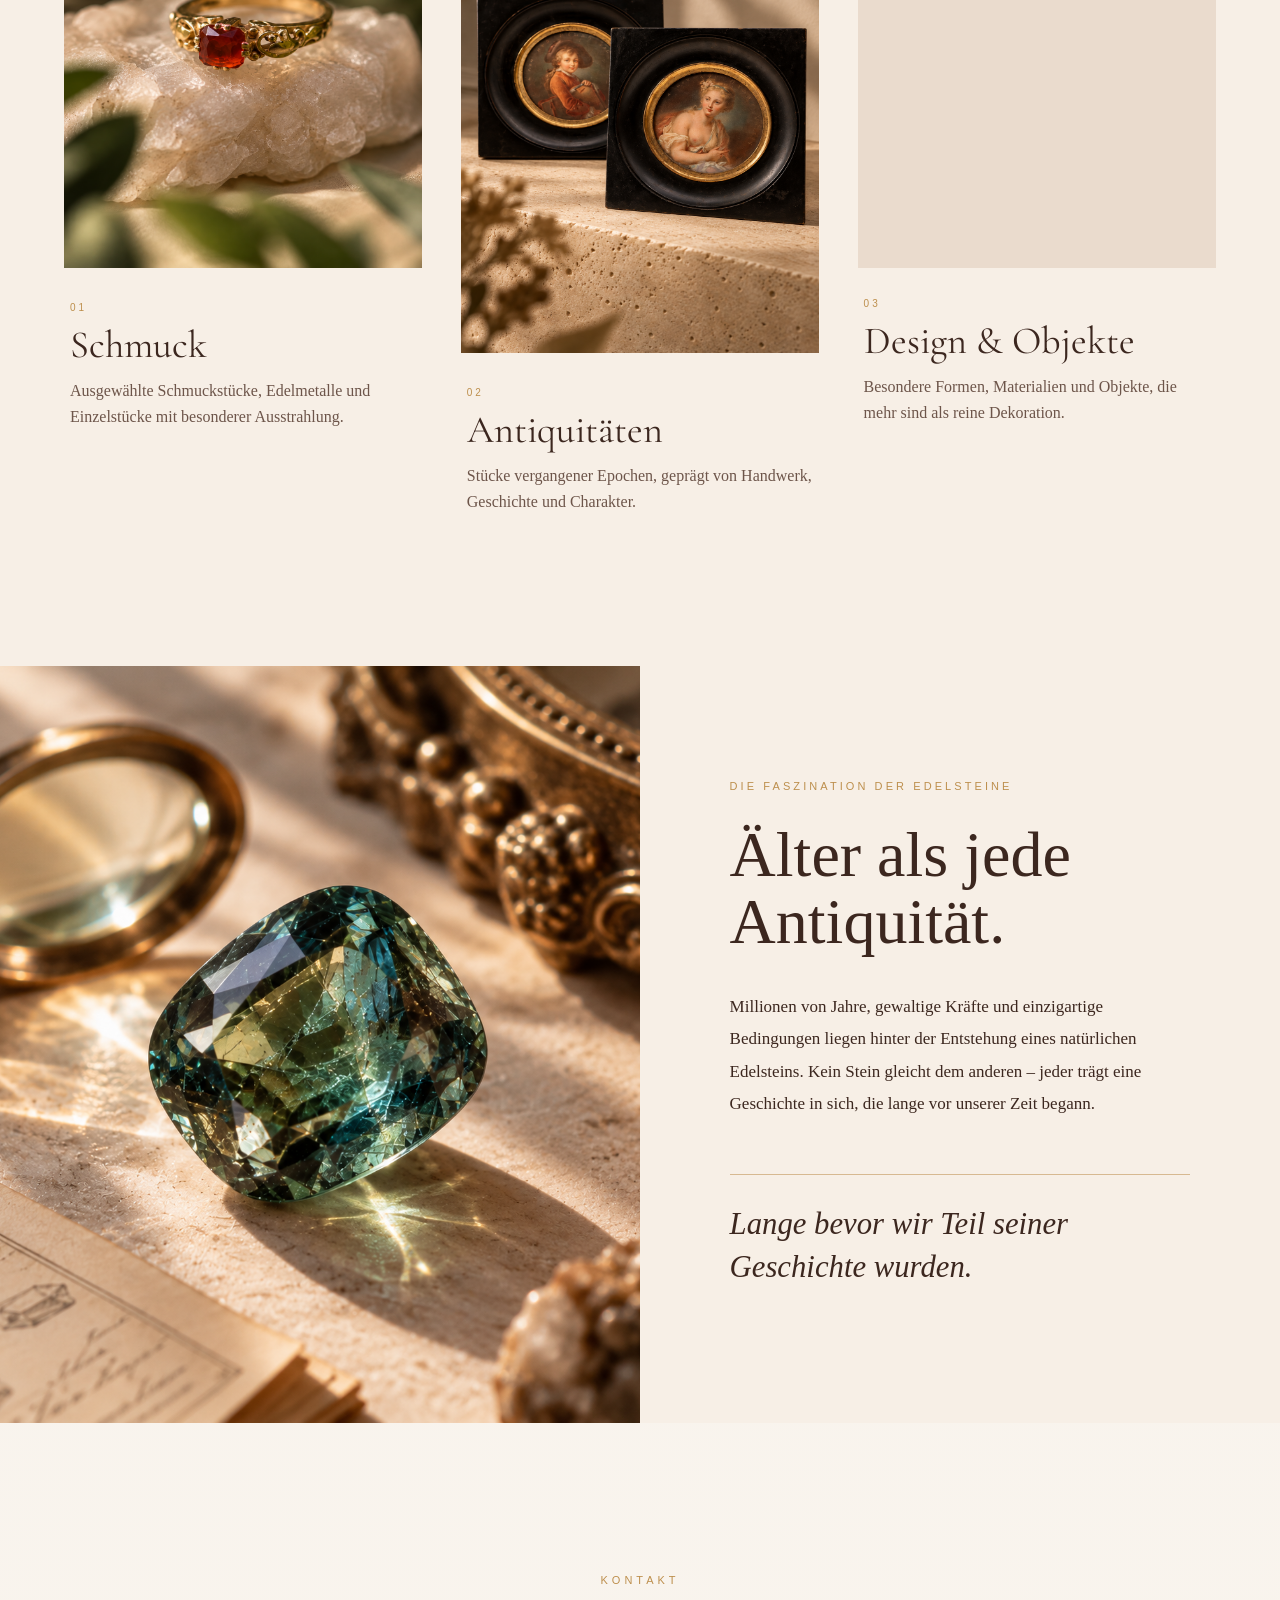
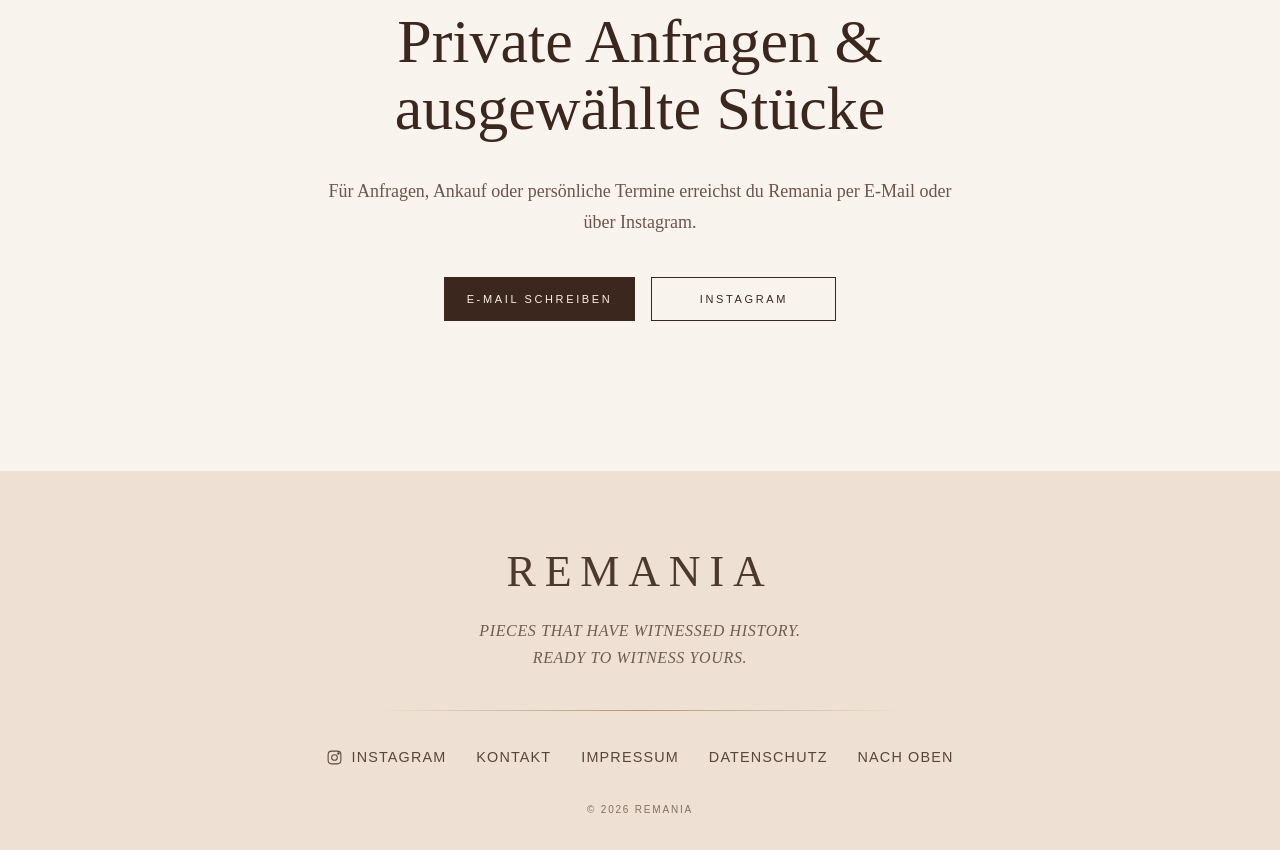
==== commit 5275e10e: "Update index.html" ====
--- a/index.html
+++ b/index.html
@@ -247,7 +247,7 @@
     </article>
 
     <article class="selection-card">
-      <img class="selection-image" src="design.png.png" alt="Design und besondere Objekte von Remania">
+     <div class="selection-image placeholder"></div>
 
       <div class="selection-text">
         <p class="selection-number">03</p>
@@ -311,7 +311,7 @@
 
           <a
             class="button button-outline"
-            href="https://www.instagram.com/"
+            href="https://www.instagram.com/official.remania/"
             target="_blank"
             rel="noopener noreferrer"
           >
@@ -343,7 +343,7 @@
 
     <a
       class="footer-instagram"
-      href="https://www.instagram.com/"
+      href="https://www.instagram.com/official.remania/"
       target="_blank"
       rel="noopener noreferrer"
       aria-label="Remania auf Instagram"
